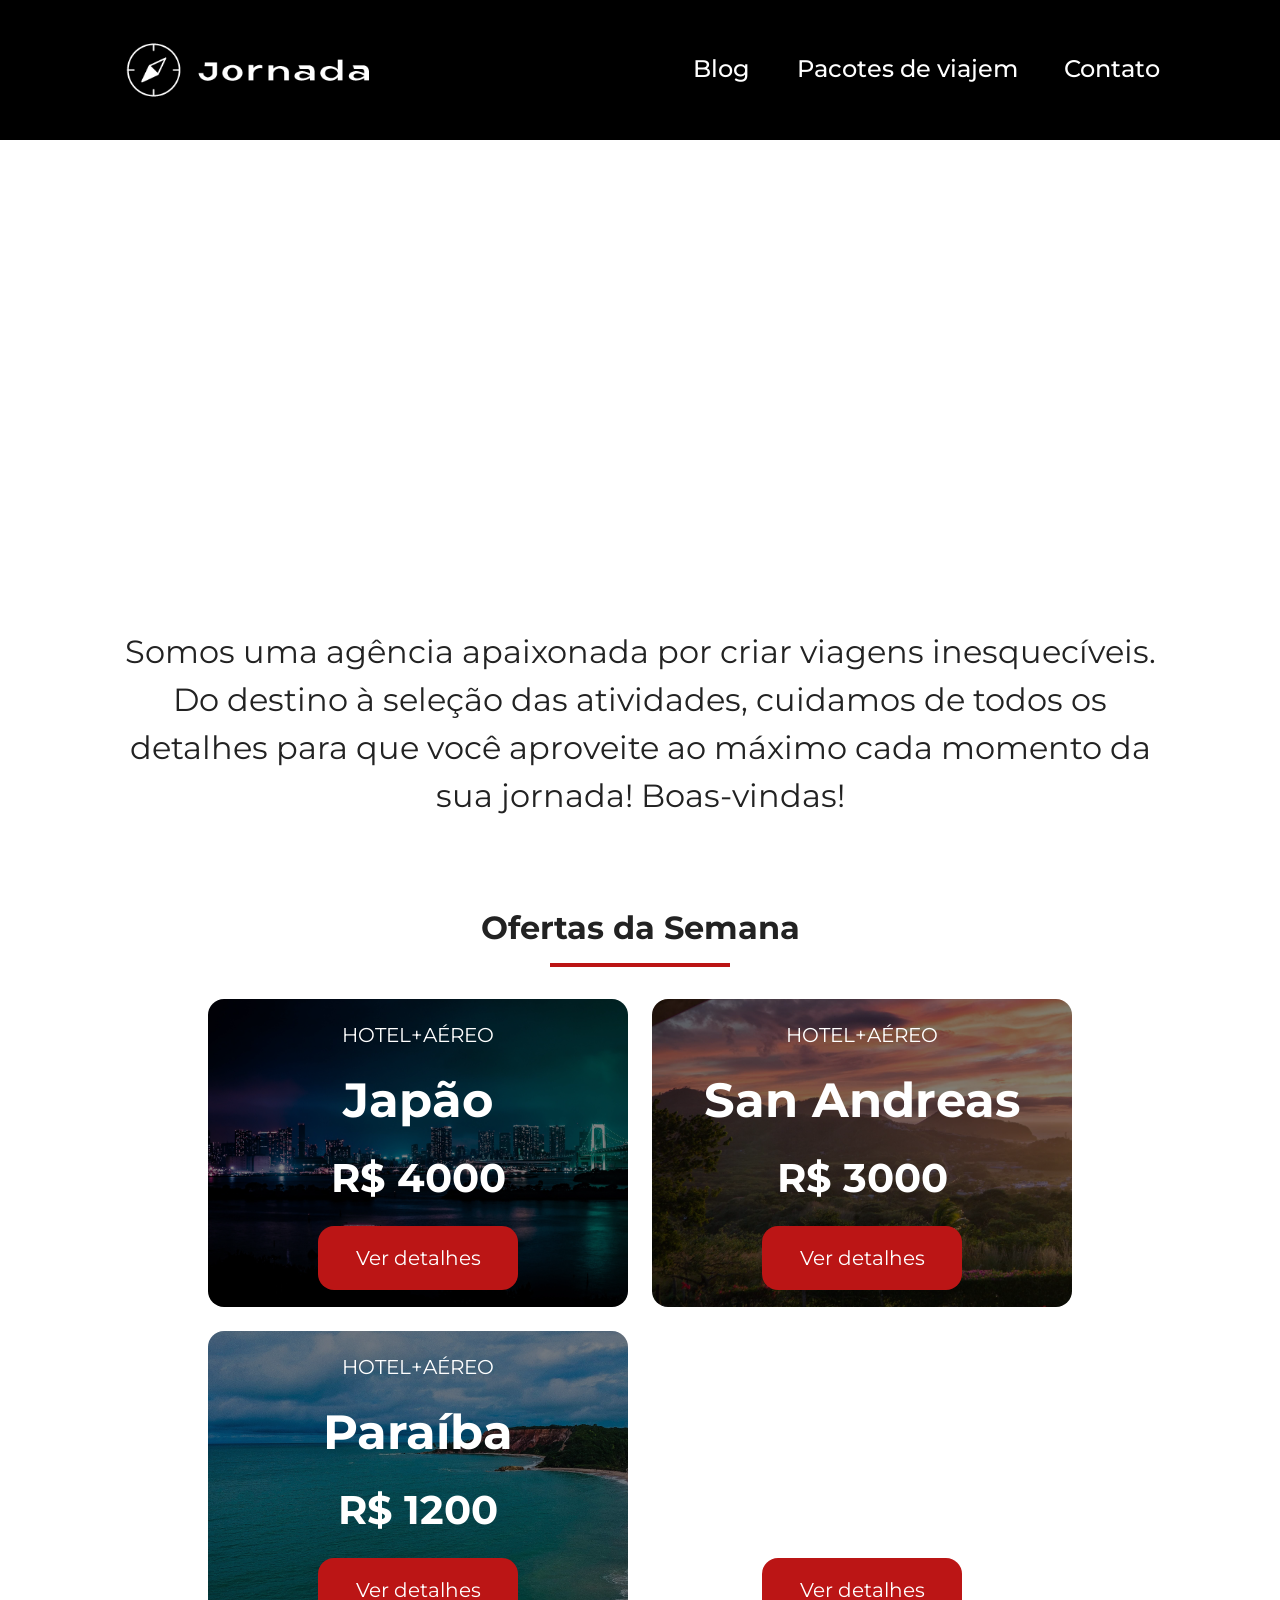
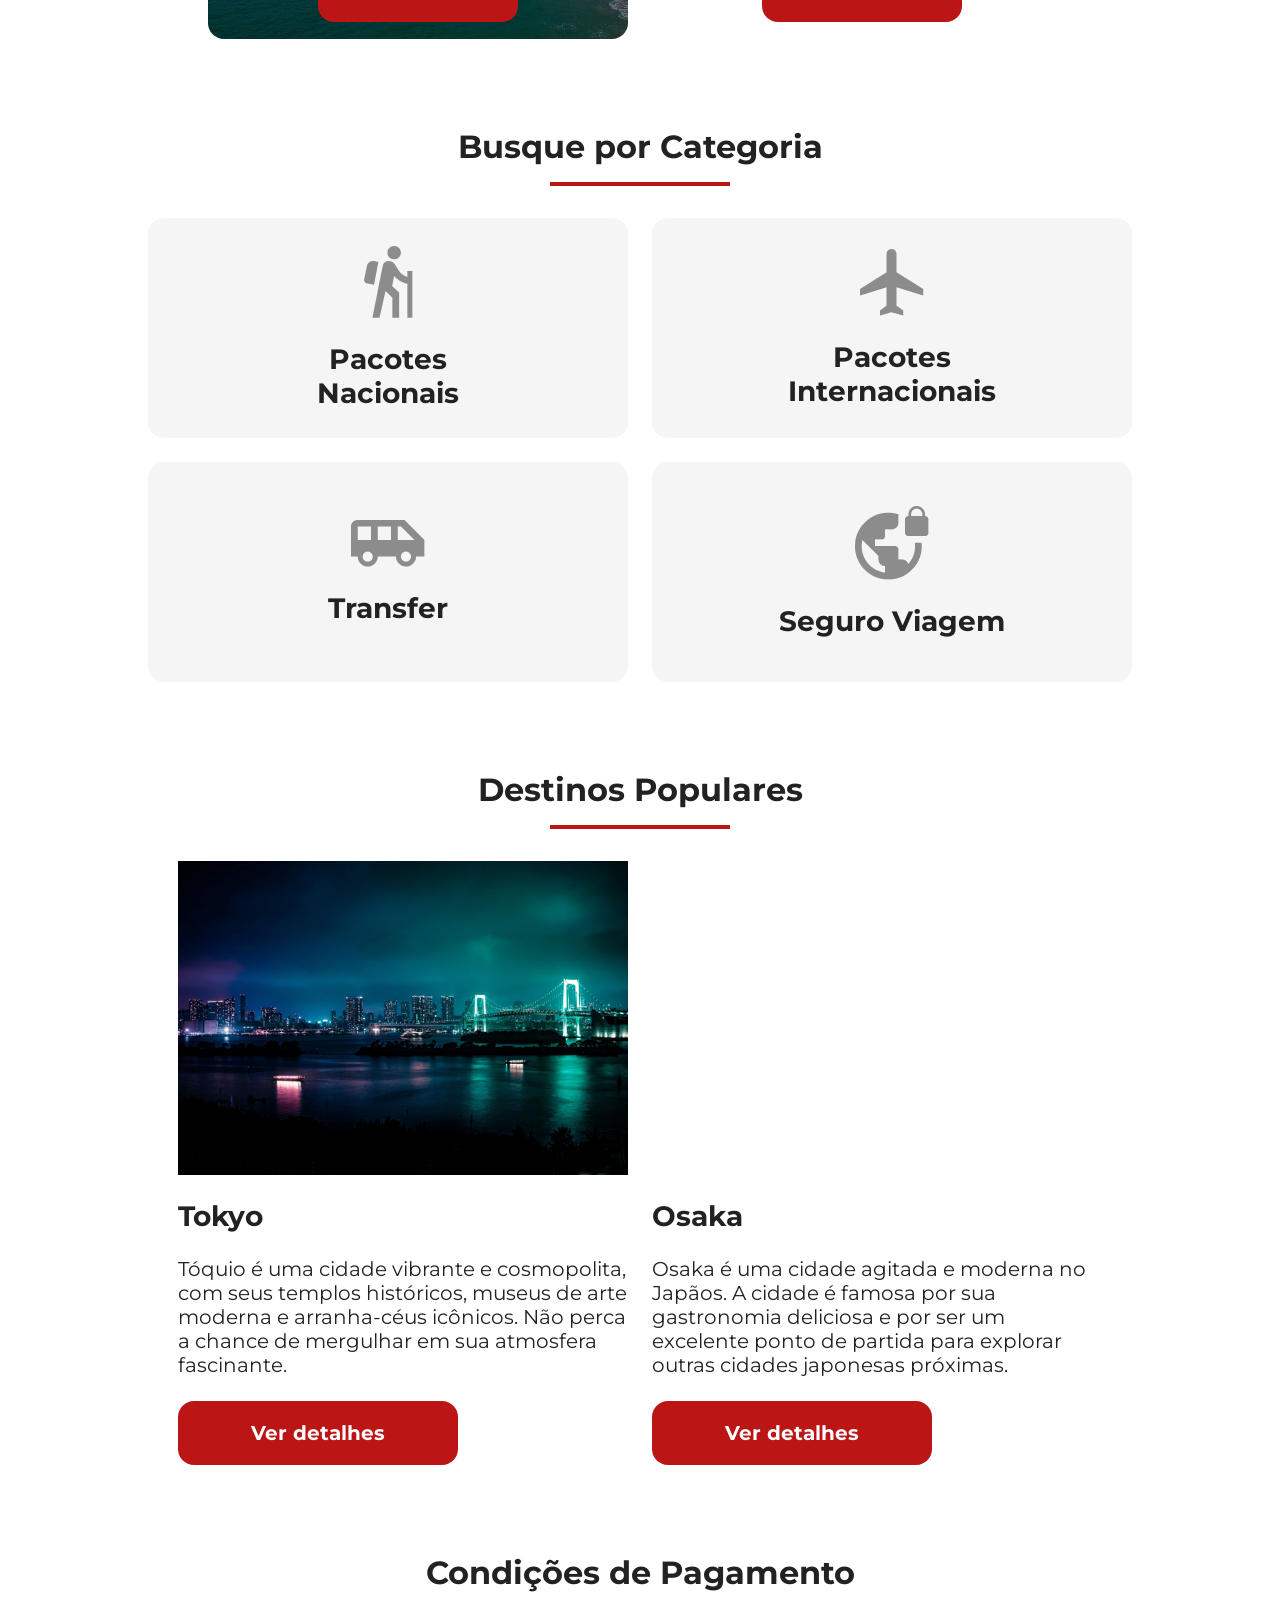
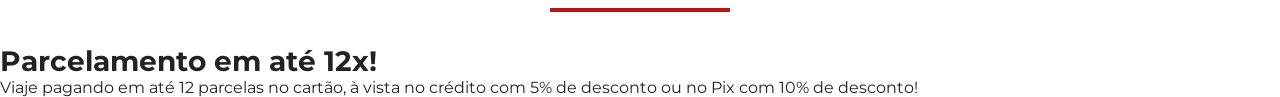
==== index.html @ 5b41144e "feat: make payments section html structure" ====
<!doctype html>
<html lang="pt-br">
  <head>
    <meta charset="UTF-8" />
    <meta name="viewport" content="width=device-width, initial-scale=1.0" />
    <link rel="stylesheet" href="css/style.css" />
    <link rel="shortcut icon" href="favicon.png" type="image/png">
    <title>Jornada Viagens</title>
  </head>
  <body>
    <header>
      <a href="index.html" title="Voltar para a página inicial" class="logo">
        <img class="logo-mobile" src="img/logo-mobile.png" alt="Bussola do logo Jornada Viagens" />
        <img class="logo-desktop" src="img/bussola-texto-jornada-branco.png" alt="Logo Jornada Viagens" />
      </a>

      <div class="navigation-menu">
        <label for="menu-toggle">
          <img src="img/menu.png" alt="Ícone de menu" class="menu-icon" />
        </label>
        <input type="checkbox" id="menu-toggle" hidden>
        <nav>
          <ul class="list-links">
            <li><a href="blog.html" target="_blank" title="Acessar blog">Blog</a></li>
            <li><a href="pacotes.html" target="_blank" title="Acessar pacotes de viajem">Pacotes de viajem</a></li>
            <li><a href="contato.html" target="_blank" title="Acessar contato">Contato</a></li>
          </ul>
        </nav>
      </div>

    </header>

    <section class="hero">
      <div class="hero-img"></div>
      <h2>Somos uma agência apaixonada por criar viagens inesquecíveis. Do destino à seleção das atividades, cuidamos de todos os detalhes para que você aproveite ao máximo cada momento da sua jornada!
Boas-vindas!</h2>
    </section>

    <section class="offers">
      <div class="section-title">
        <h2>Ofertas da Semana</h2>
        <hr />
      </div>

      <div class="offers-cards">
        <article class="card japao">
          <header>
            <p>HOTEL+AÉREO</p>
            <h3>Japão <br /> <span>R$ 4000</span></h3>
          </header>
          <footer>
            <a href="#" class="button">Ver detalhes</a>
          </footer>
        </article>

        <article class="card san-andreas">
          <header>
            <p>HOTEL+AÉREO</p>
            <h3>San Andreas <br /> <span>R$ 3000</span></h3>
          </header>
          <footer>
            <a href="#" class="button">Ver detalhes</a>
          </footer>
        </article>

        <article class="card paraiba">
          <header>
            <p>HOTEL+AÉREO</p>
            <h3>Paraíba <br /> <span>R$ 1200</span></h3>
          </header>
          <footer>
            <a href="#" class="button">Ver detalhes</a>
          </footer>
        </article>

        <article class="card manaus">
          <header>
            <p>HOTEL+AÉREO</p>
            <h3>Manaus <br /> <span>R$ 1600</span></h3>
          </header>
          <footer>
            <a href="#" class="button">Ver detalhes</a>
          </footer>
        </article>
      </div>
    </section>

    <section class="category-search">
      <div class="section-title">
        <h2>Busque por Categoria</h2>
        <hr />
      </div>

      <div class="search-cards">
        <a href="#" target="_blank" class="search-card" title="Busque pela categoria pacotes nacionais">
          <img src="img/ícone - pacotes nacionais.png" alt="Ícone de pacotes nacionais">
          <h4 class="section-subtitle">Pacotes <br> Nacionais</h4>
        </a>
        <a href="#" target="_blank" class="search-card" title="Busque pela categoria pacotes internacionais">
          <img src="img/ícone - pacotes interacionais.png" alt="Ícone de pacotes internacionais">
          <h4 class="section-subtitle">Pacotes <br> Internacionais</h4>
        </a>
        <a href="#" target="_blank" class="search-card" title="Busque pela categoria transfer">
          <img src="img/ícone -transfer.png" alt="Ícone de transfer">
          <h4 class="section-subtitle">Transfer</h4>
        </a>
        <a href="#" target="_blank" class="search-card" title="Busque pela categoria seguro de viagem">
          <img src="img/ícone - seguro viagem.png" alt="Ícone de seguro de viagem">
          <h4 class="section-subtitle">Seguro Viagem</h4>
        </a>
      </div>
    </section>

    <section class="destinations">
      <div class="section-title">
        <h2>Destinos Populares</h2>
        <hr />
      </div>

      <div class="destinations-items">
        <article class="item">
          <header>
            <div class="img-item tokyo"></div>
            <h4 class="section-subtitle">Tokyo</h4>
          </header>
          <p>Tóquio é uma cidade vibrante e cosmopolita, com seus templos históricos, museus de arte moderna e arranha-céus icônicos. Não perca a chance de mergulhar em sua atmosfera fascinante.</p>
          <footer>
            <a href="#" class="button">Ver detalhes</a>
          </footer>
        </article>
        <article class="item">
          <header>
            <div class="img-item osaka"></div>
            <h4 class="section-subtitle">Osaka</h4>
          </header>
          <p>Osaka é uma cidade agitada e moderna no Japãos. A cidade é famosa por sua gastronomia deliciosa e por ser um excelente ponto de partida para explorar outras cidades japonesas próximas.</p>
          <footer>
            <a href="#" class="button">Ver detalhes</a>
          </footer>
        </article>
      </div>
    </section>

    <section class="payments">
      <div class="section-title">
        <h2>Condições de Pagamento</h2>
        <hr />
      </div>

      <div class="text-content">
        <h4 class="section-subtitle">Parcelamento em até 12x!</h4>
        <p>Viaje pagando em até 12 parcelas no cartão, à vista no crédito com 5% de desconto ou no Pix com 10% de desconto! </p>
      </div>

      <div class="image-content">
        <div class="image bag"></div>
        <div class="image passport"></div>
        <div class="image people"></div>
      </div>
    </section>
  </body>
</html>
---- css/style.css ----
@import url(global.css);
@import url(header.css);
@import url(hero.css);
@import url(offers.css);
@import url(search.css);
@import url(destinations.css);
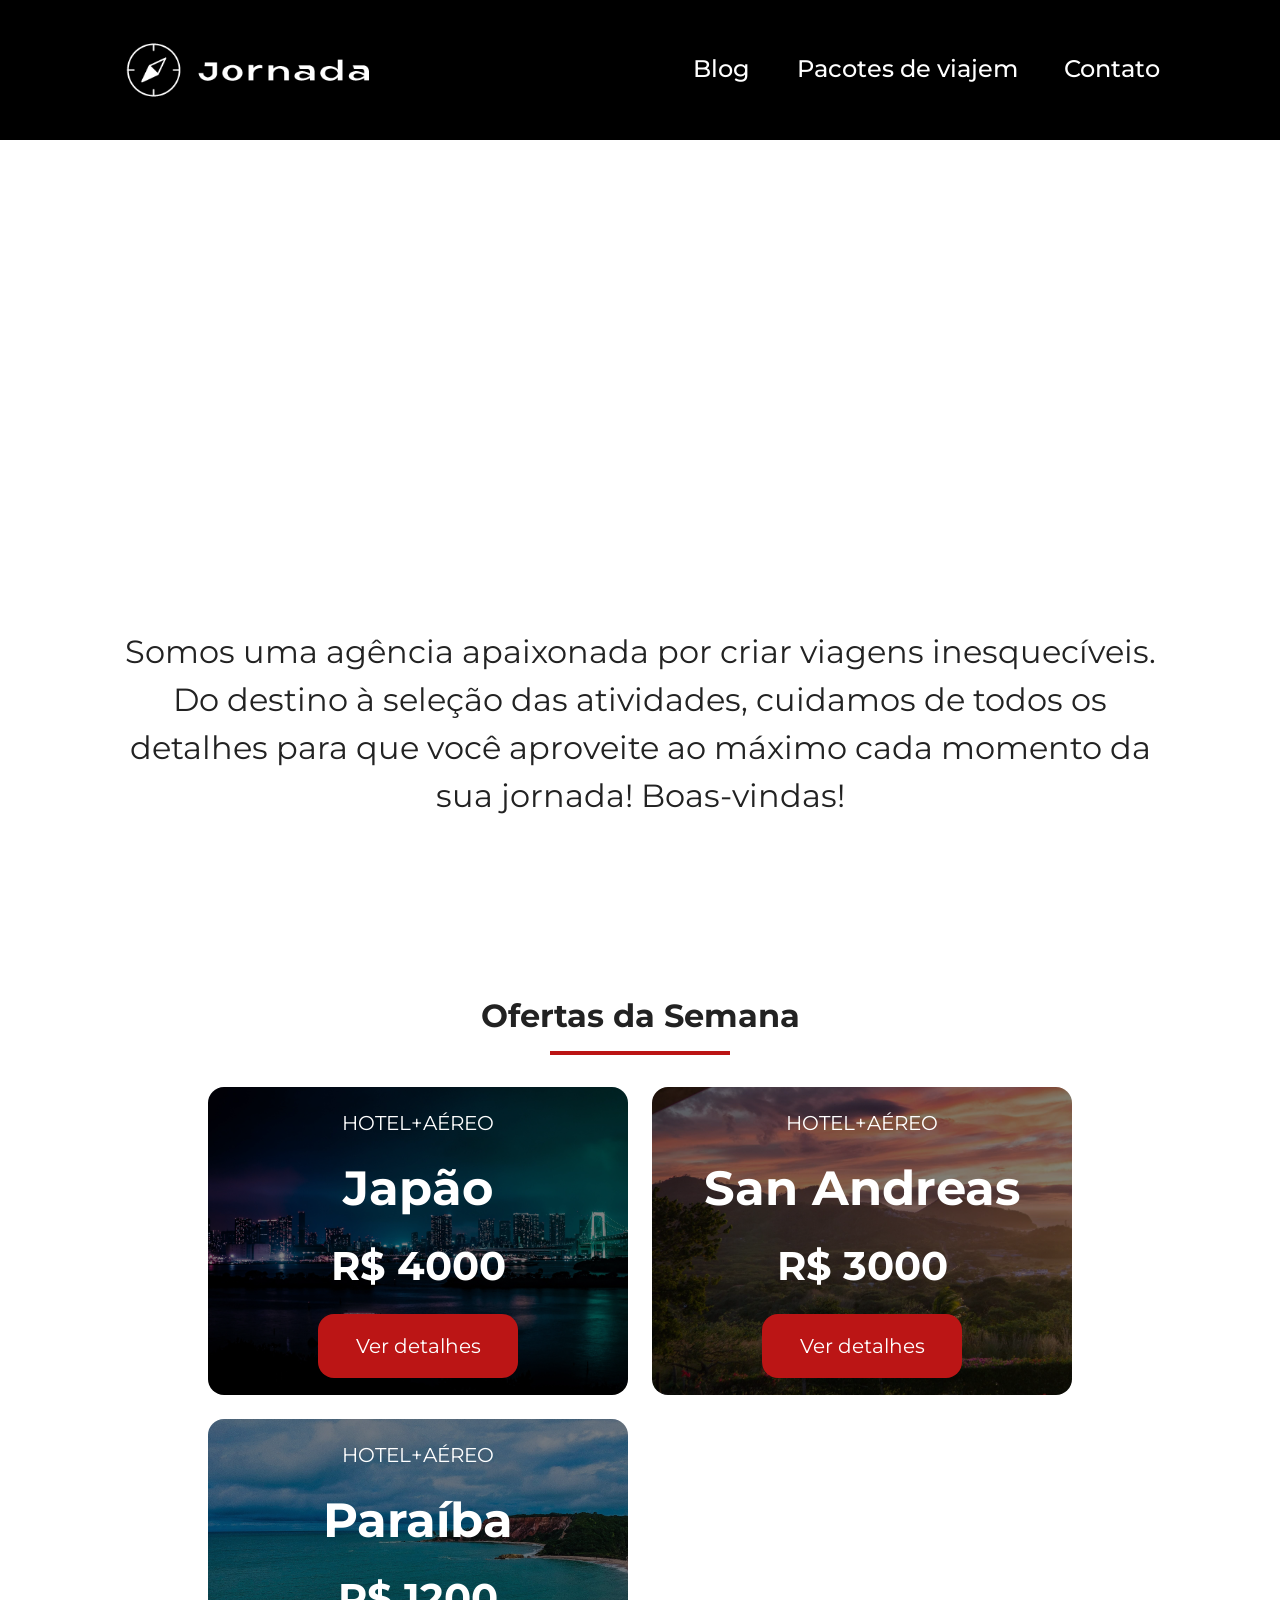
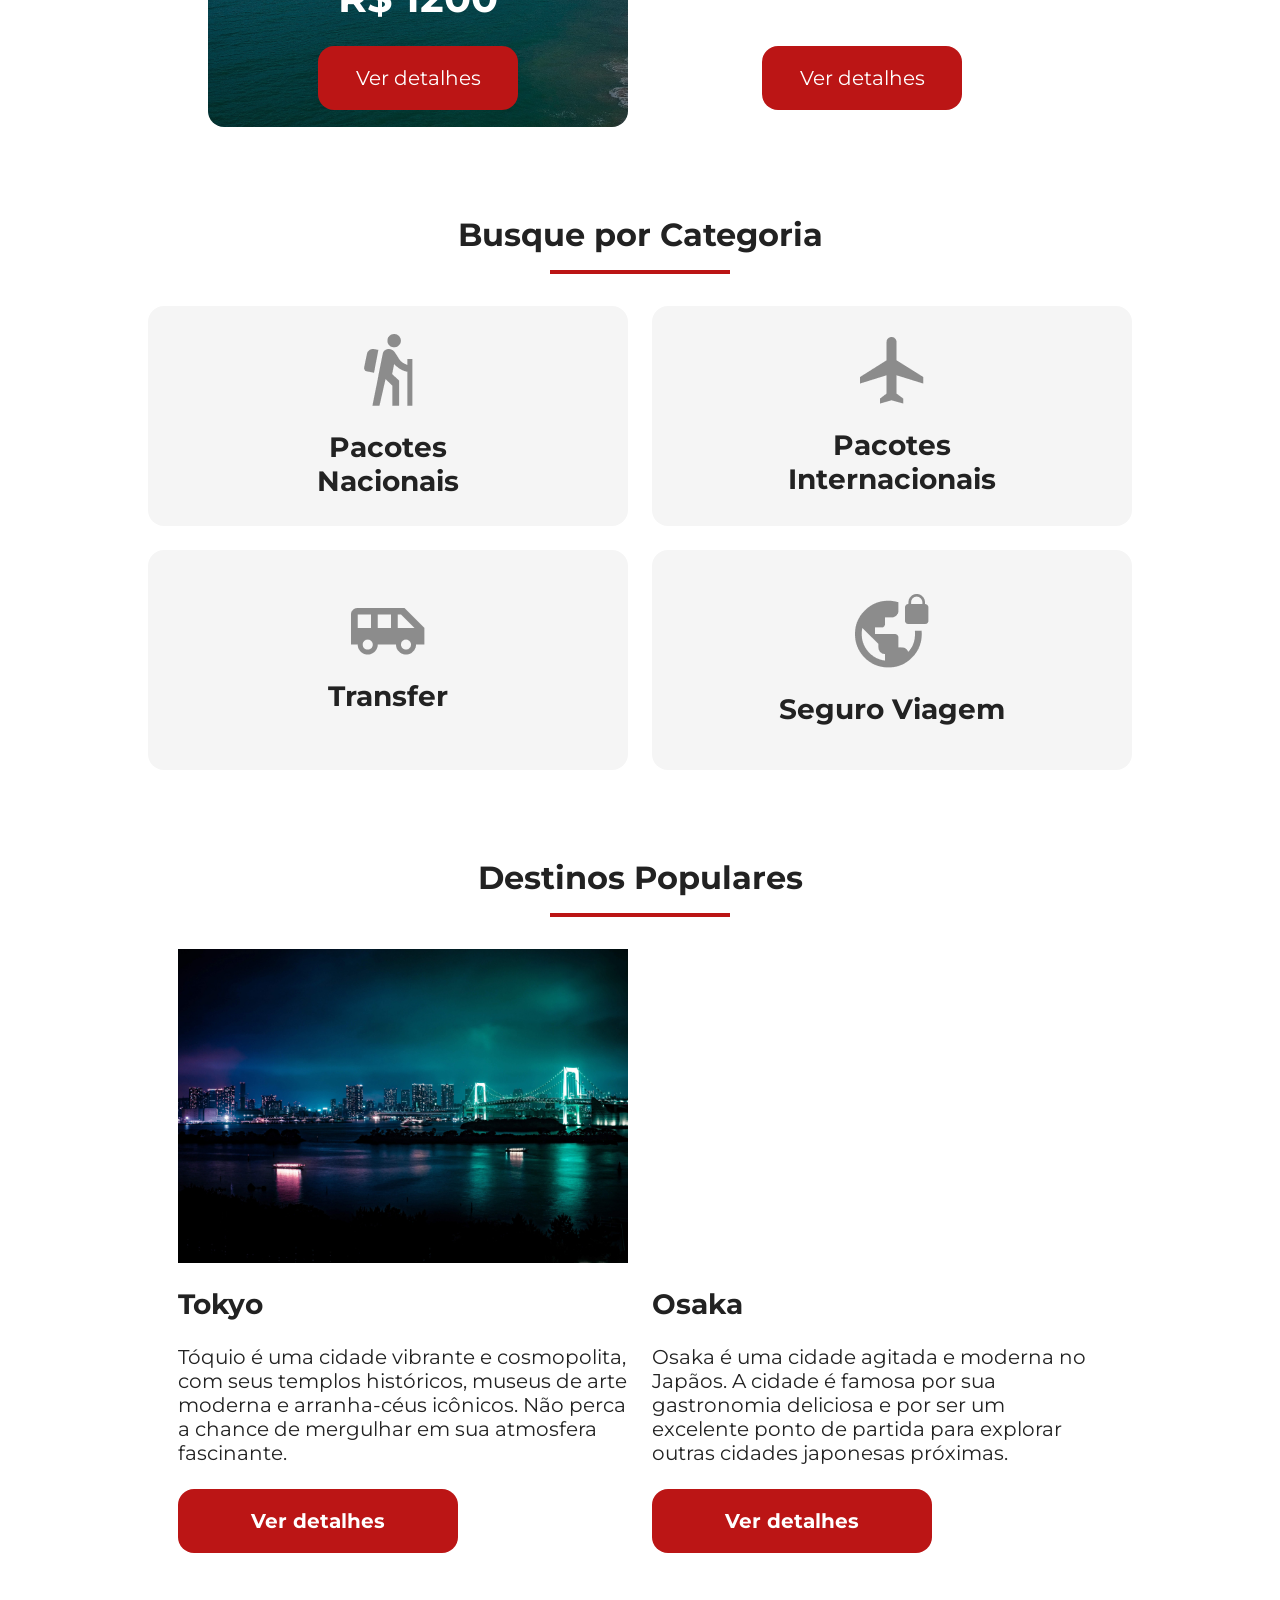
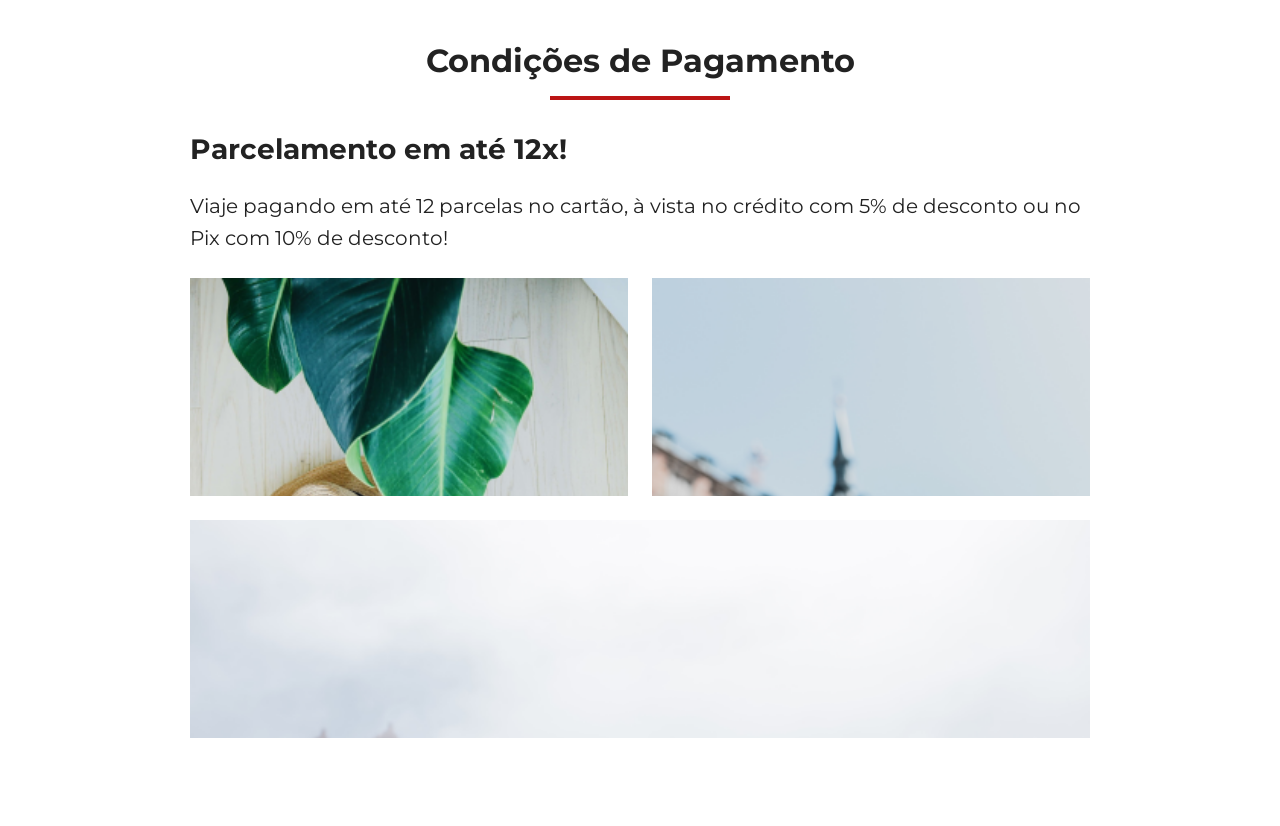
==== commit 1bdb6f86: "feat: make gallery's images style" ====
--- a/index.html
+++ b/index.html
@@ -152,10 +152,10 @@
         <p>Viaje pagando em até 12 parcelas no cartão, à vista no crédito com 5% de desconto ou no Pix com 10% de desconto! </p>
       </div>
 
-      <div class="image-content">
-        <div class="image bag"></div>
-        <div class="image passport"></div>
-        <div class="image people"></div>
+      <div class="image-gallery">
+        <div class="image first"></div>
+        <div class="image second"></div>
+        <div class="image thirdy"></div>
       </div>
     </section>
   </body>
--- a/css/style.css
+++ b/css/style.css
@@ -4,3 +4,4 @@
 @import url(offers.css);
 @import url(search.css);
 @import url(destinations.css);
+@import url(payments.css);
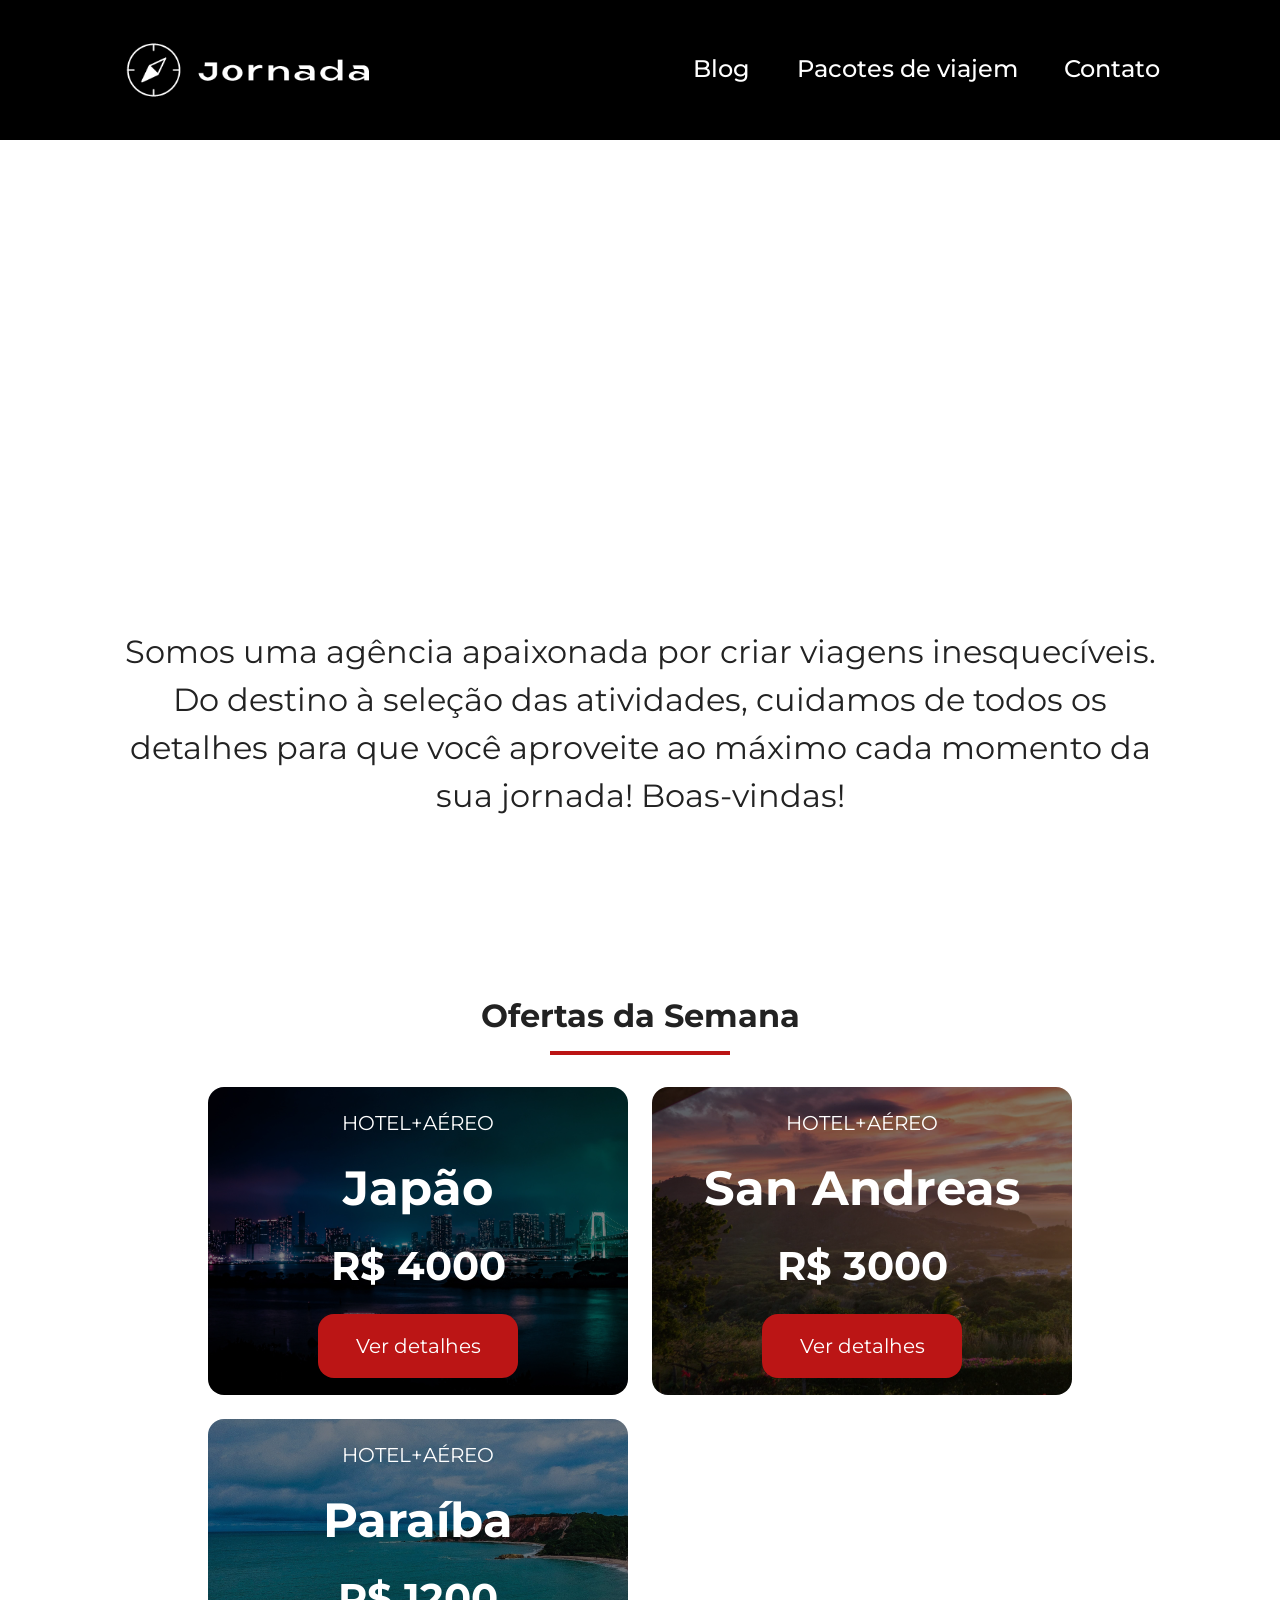
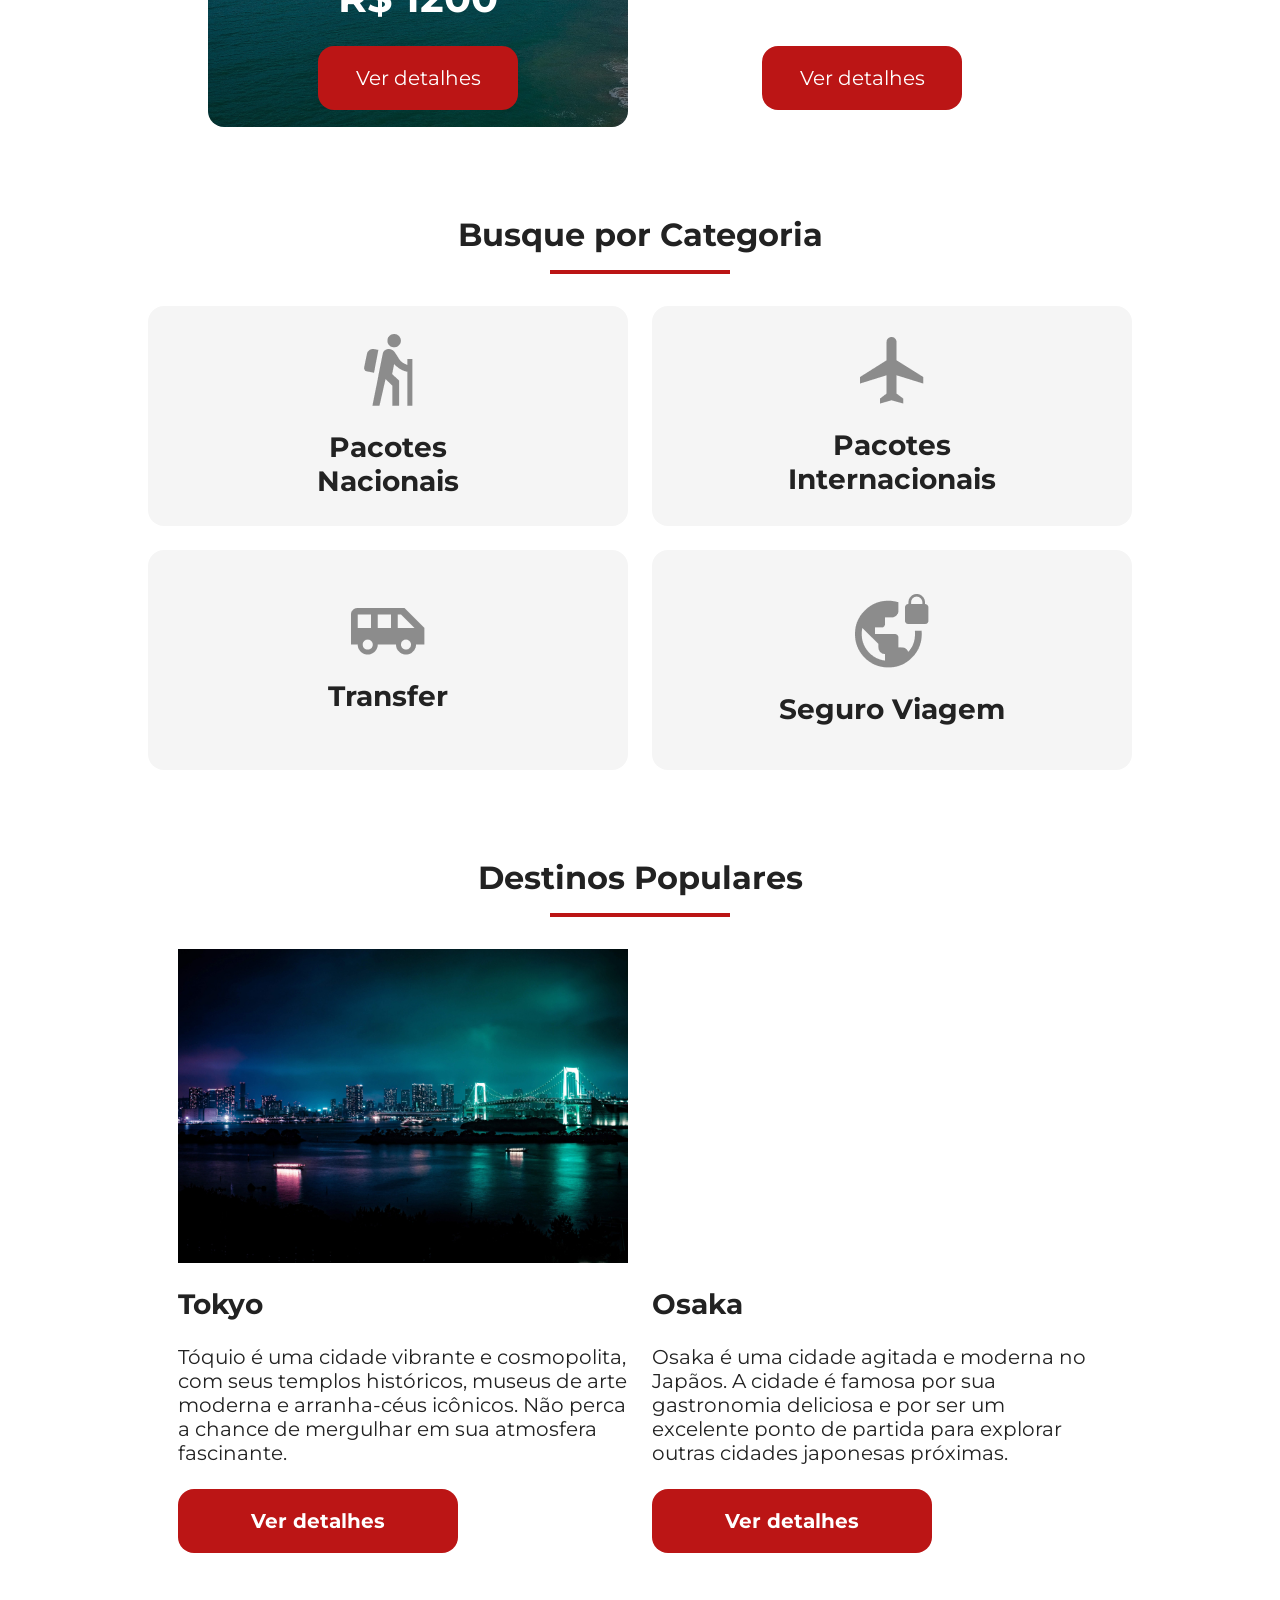
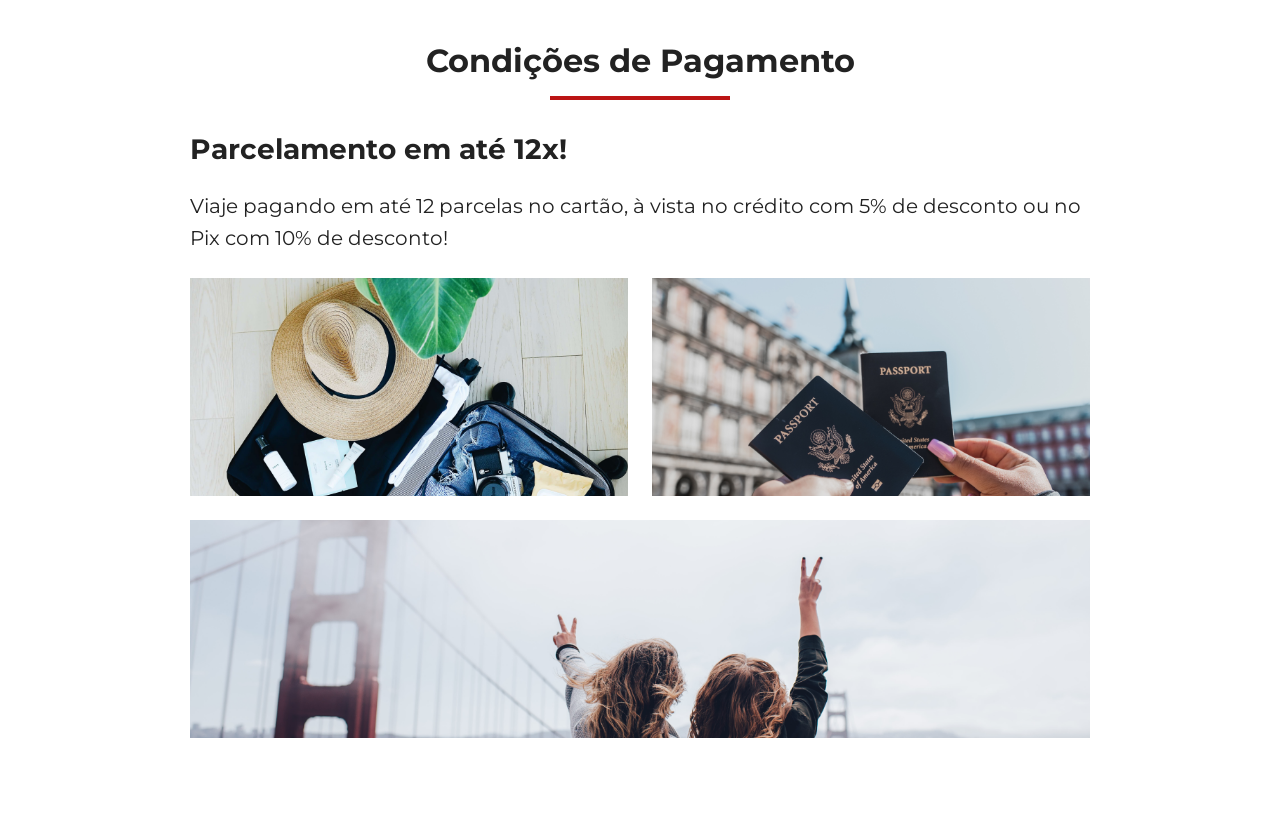
==== commit 3e6e4135: "feat: make payments responsive" ====
--- a/index.html
+++ b/index.html
@@ -147,15 +147,17 @@
         <hr />
       </div>
 
-      <div class="text-content">
-        <h4 class="section-subtitle">Parcelamento em até 12x!</h4>
-        <p>Viaje pagando em até 12 parcelas no cartão, à vista no crédito com 5% de desconto ou no Pix com 10% de desconto! </p>
-      </div>
+      <div class="gallery-content">
+        <div class="text-content">
+          <h4 class="section-subtitle">Parcelamento em até 12x!</h4>
+          <p>Viaje pagando em até 12 parcelas no cartão, à vista no crédito com 5% de desconto ou no Pix com 10% de desconto! </p>
+        </div>
 
-      <div class="image-gallery">
-        <div class="image first"></div>
-        <div class="image second"></div>
-        <div class="image thirdy"></div>
+        <div class="image-gallery">
+          <div class="image first"></div>
+          <div class="image second"></div>
+          <div class="image thirdy"></div>
+        </div>
       </div>
     </section>
   </body>
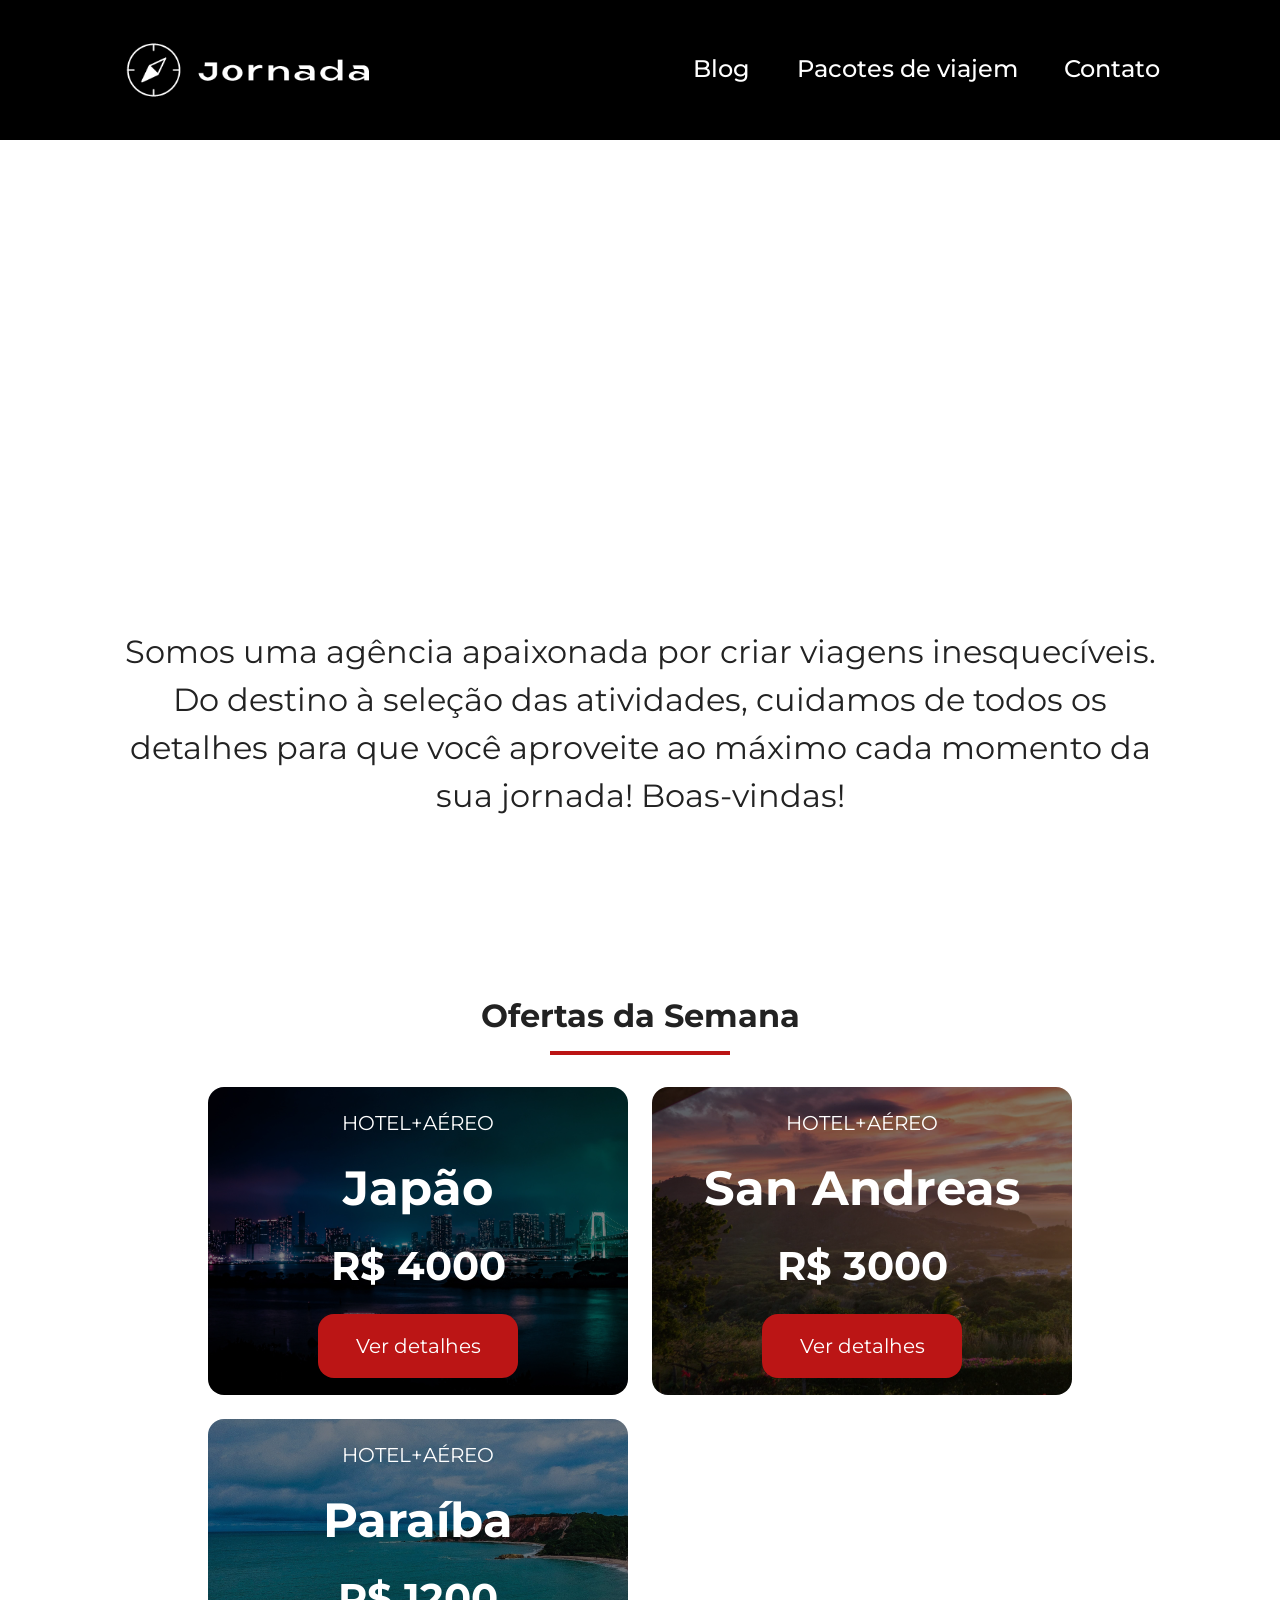
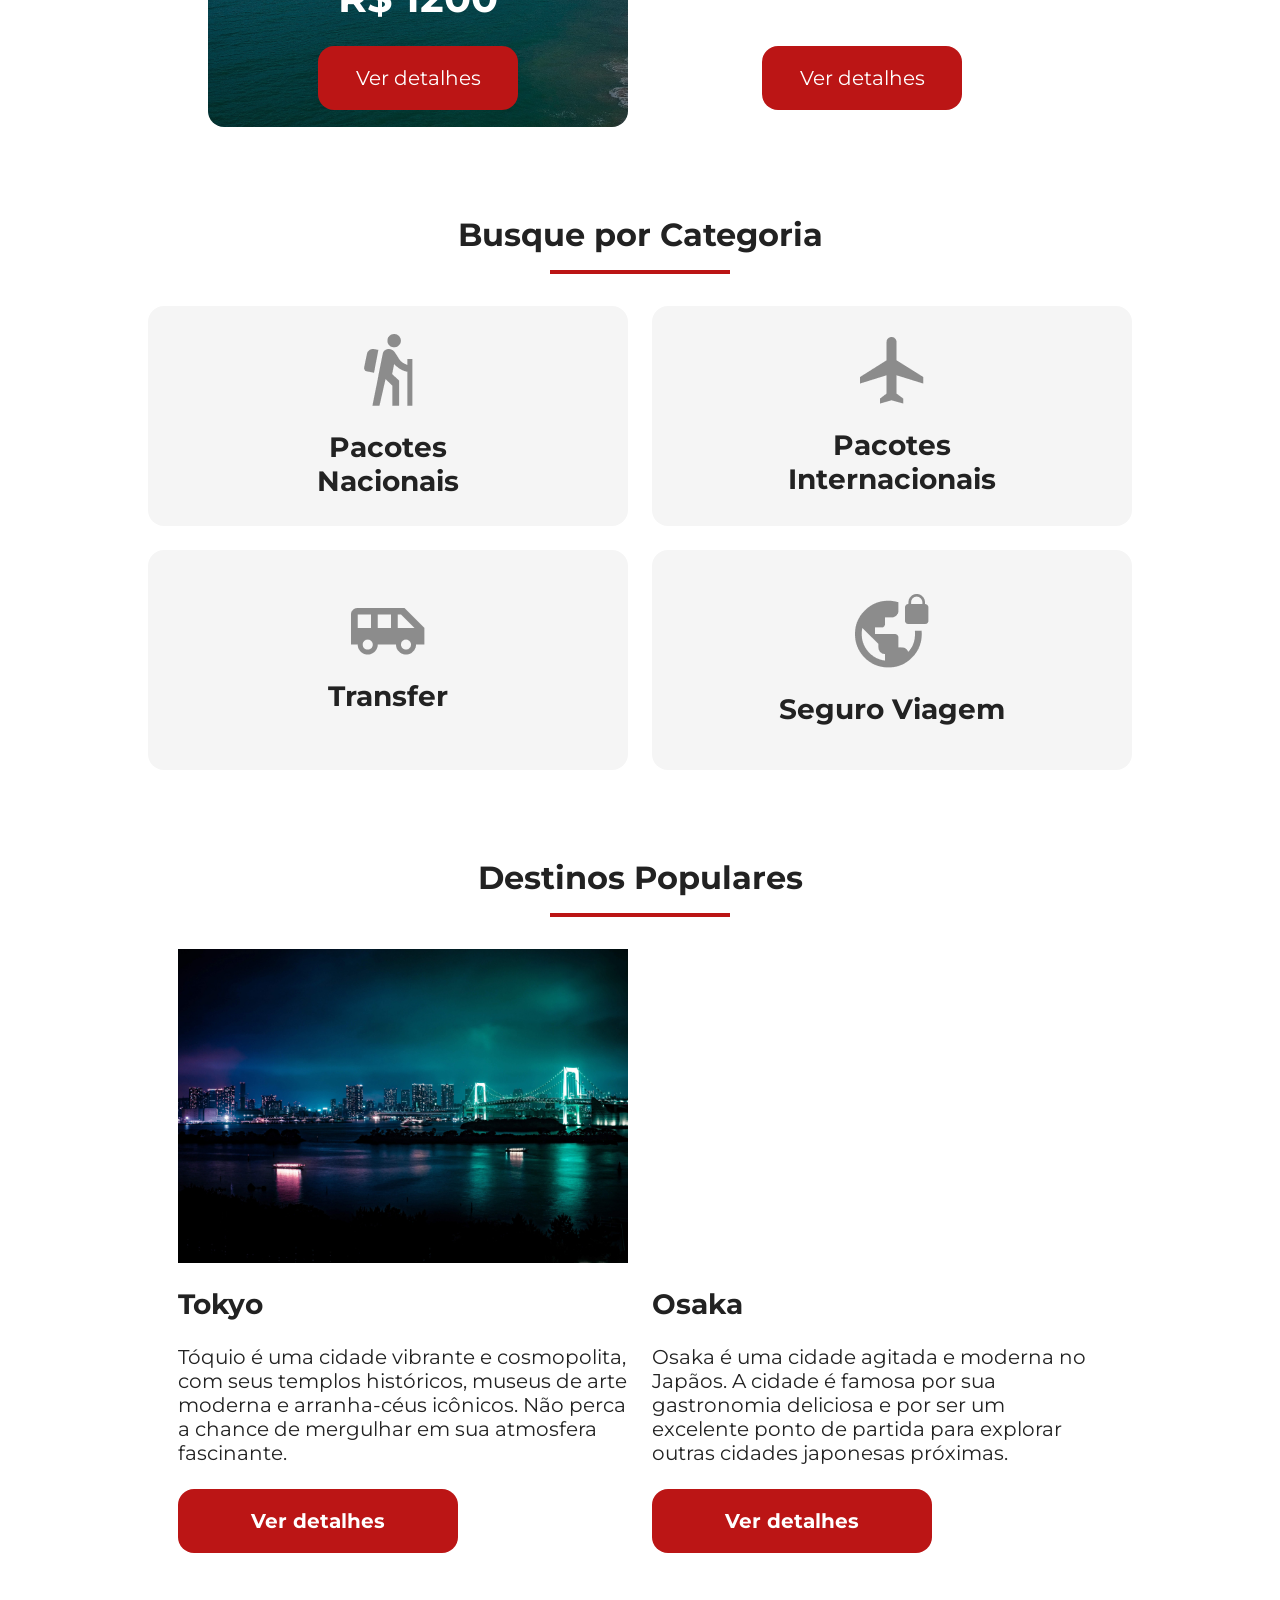
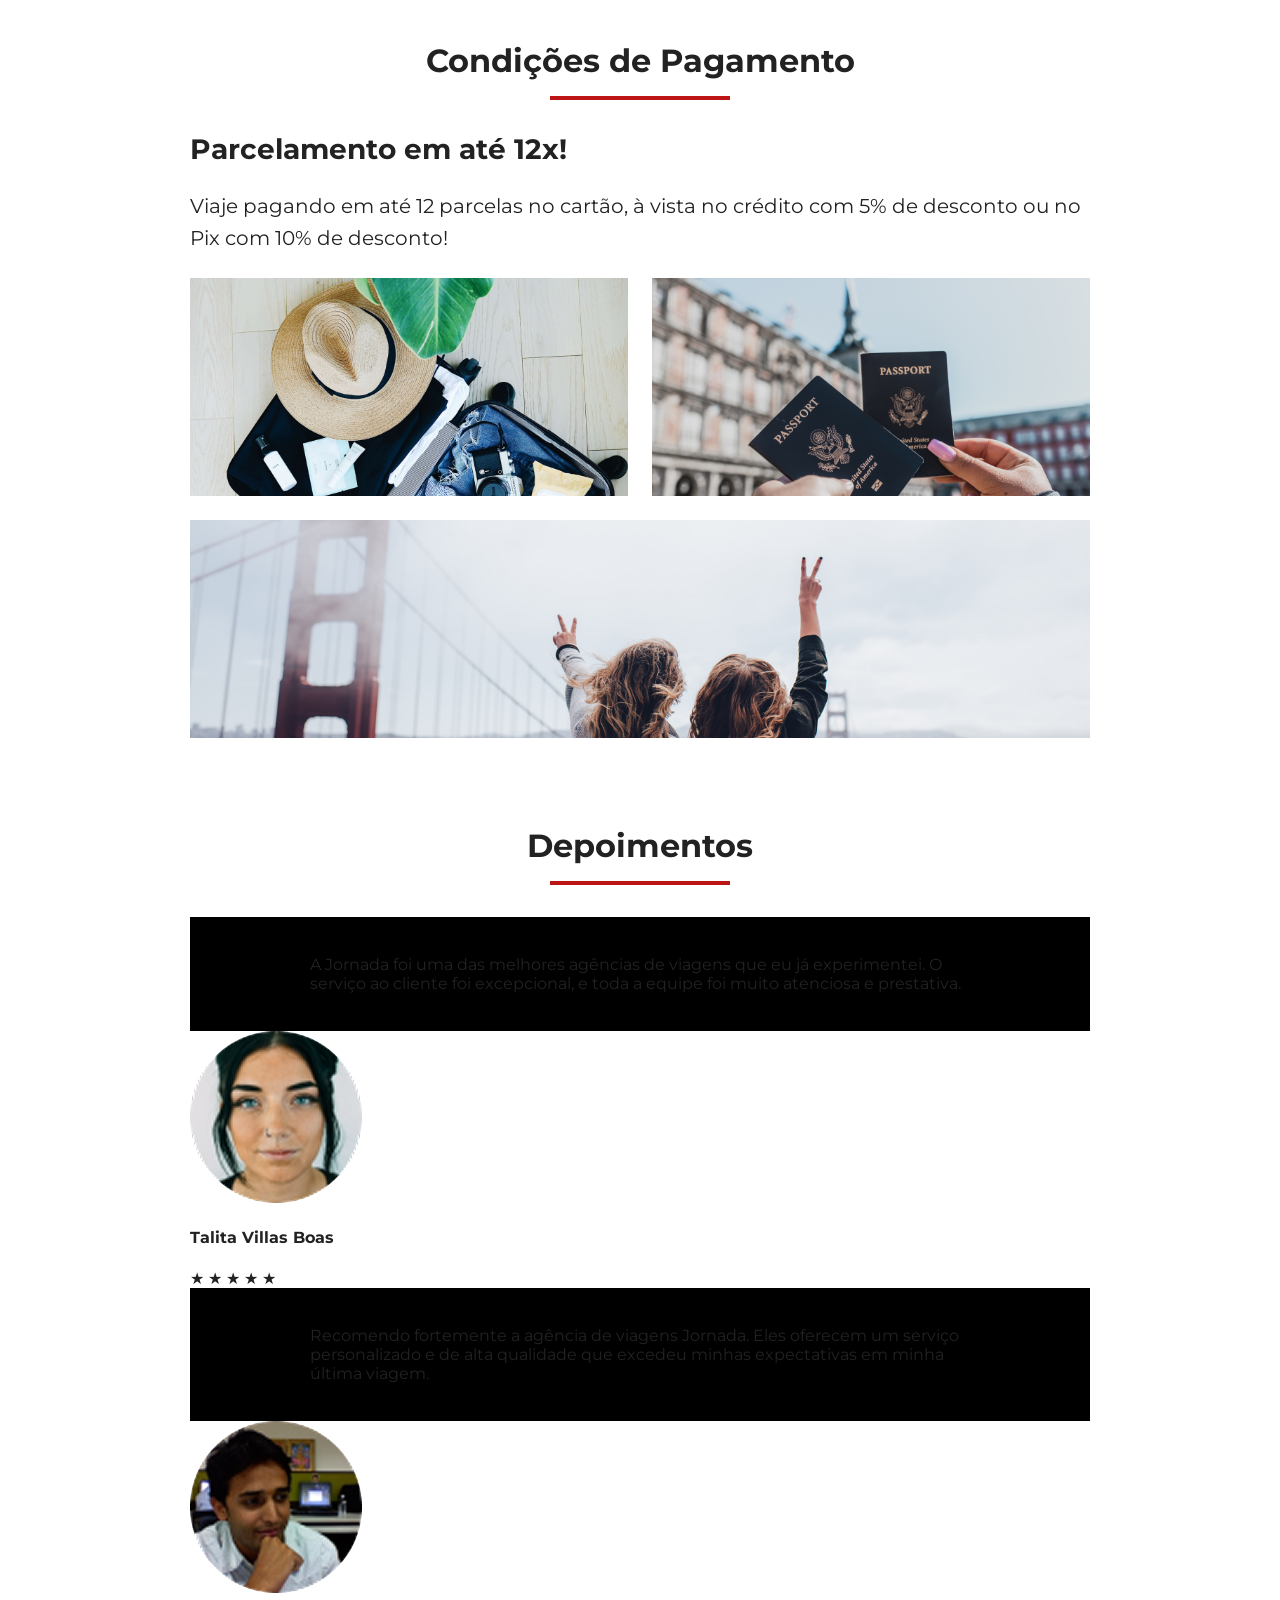
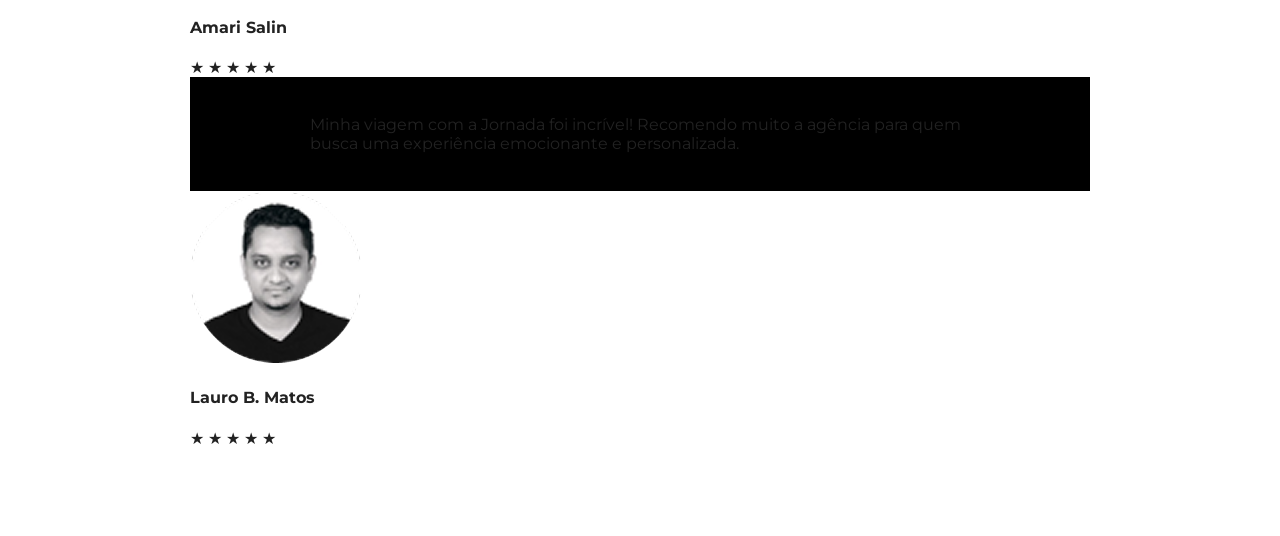
==== commit 578bb827: "feat: create testimonials html structure" ====
--- a/index.html
+++ b/index.html
@@ -160,5 +160,71 @@
         </div>
       </div>
     </section>
+
+    <section class="testimonials">
+      <div class="section-title">
+        <h2>Depoimentos</h2>
+        <hr />
+      </div>
+
+      <div class="testimonials-container">
+        <article>
+          <header>
+            <p>A Jornada foi uma das melhores agências de viagens que eu já experimentei. O serviço ao cliente foi excepcional, e toda a equipe foi muito atenciosa e prestativa.</p>
+          </header>
+          <footer>
+            <img src="img/avatar-talita.png" alt="Imagem de Talita Villas Boas, cliente da agência Jornada Viagens">
+            <div class="profile-content">
+              <h4>Talita Villas Boas</h4>
+              <div class="rating">
+                <span class="star">★</span>
+                <span class="star">★</span>
+                <span class="star">★</span>
+                <span class="star">★</span>
+                <span class="star">★</span>
+              </div>
+            </div>
+          </footer>
+        </article>
+        <article>
+          <header>
+            <p>Recomendo fortemente a agência de viagens Jornada. Eles oferecem um serviço personalizado e de alta qualidade que excedeu minhas expectativas em minha última viagem.</p>
+          </header>
+          <footer>
+            <img src="img/avatar-amari.png" alt="Imagem de Amari Salin, cliente da agência Jornada Viagens">
+
+            <div class="profile-content">
+              <h4>Amari Salin</h4>
+              <div class="rating">
+                <span class="star">★</span>
+                <span class="star">★</span>
+                <span class="star">★</span>
+                <span class="star">★</span>
+                <span class="star">★</span>
+              </div>
+            </div>
+          </footer>
+        </article>
+        <article>
+          <header>
+            <p>Minha viagem com a Jornada foi incrível! Recomendo muito a agência para quem busca uma experiência emocionante e personalizada.</p>
+          </header>
+          <footer>
+            <img src="img/avatar-lauro.png" alt="Imagem de Lauro B. Matos, cliente da agência Jornada Viagens">
+
+            <div class="profile-content">
+              <h4>Lauro B. Matos</h4>
+              <div class="rating">
+                <span class="star">★</span>
+                <span class="star">★</span>
+                <span class="star">★</span>
+                <span class="star">★</span>
+                <span class="star">★</span>
+              </div>
+            </div>
+          </footer>
+        </article>
+      </div>
+    </section>
   </body>
 </html>
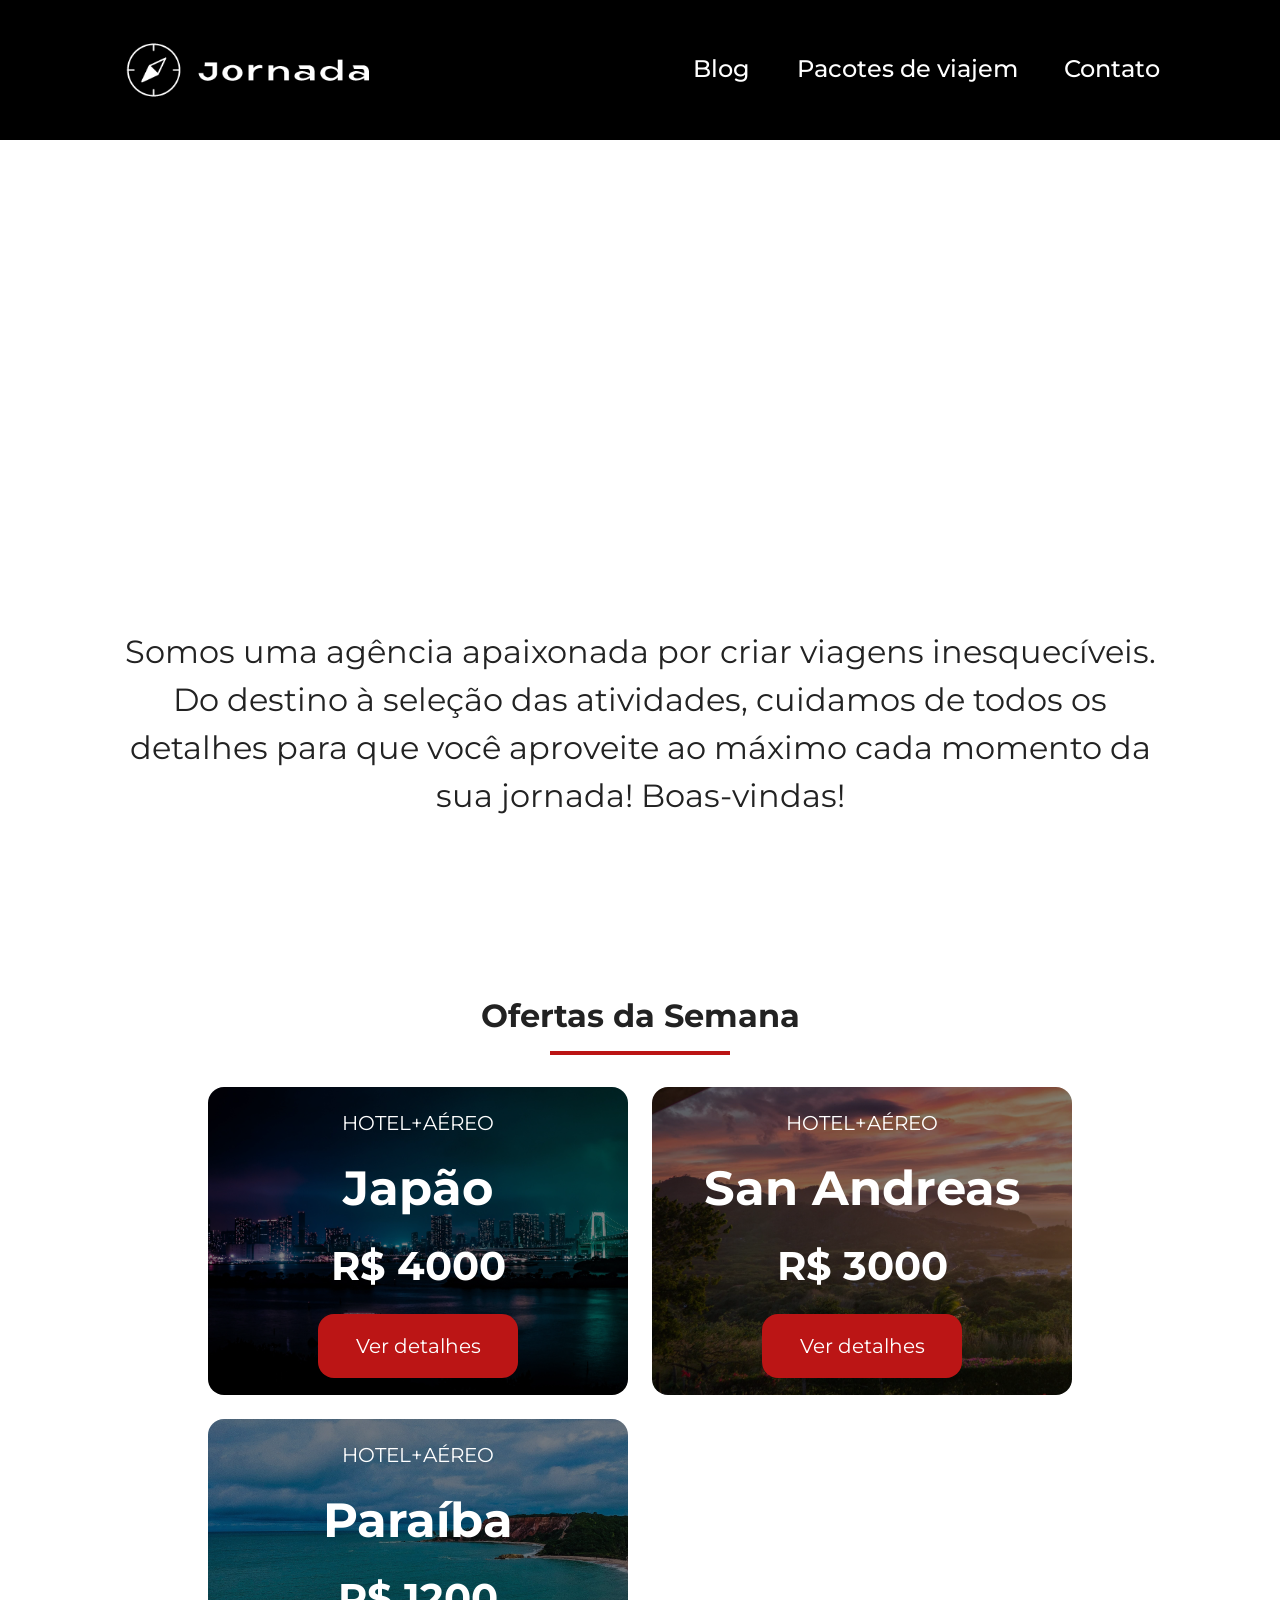
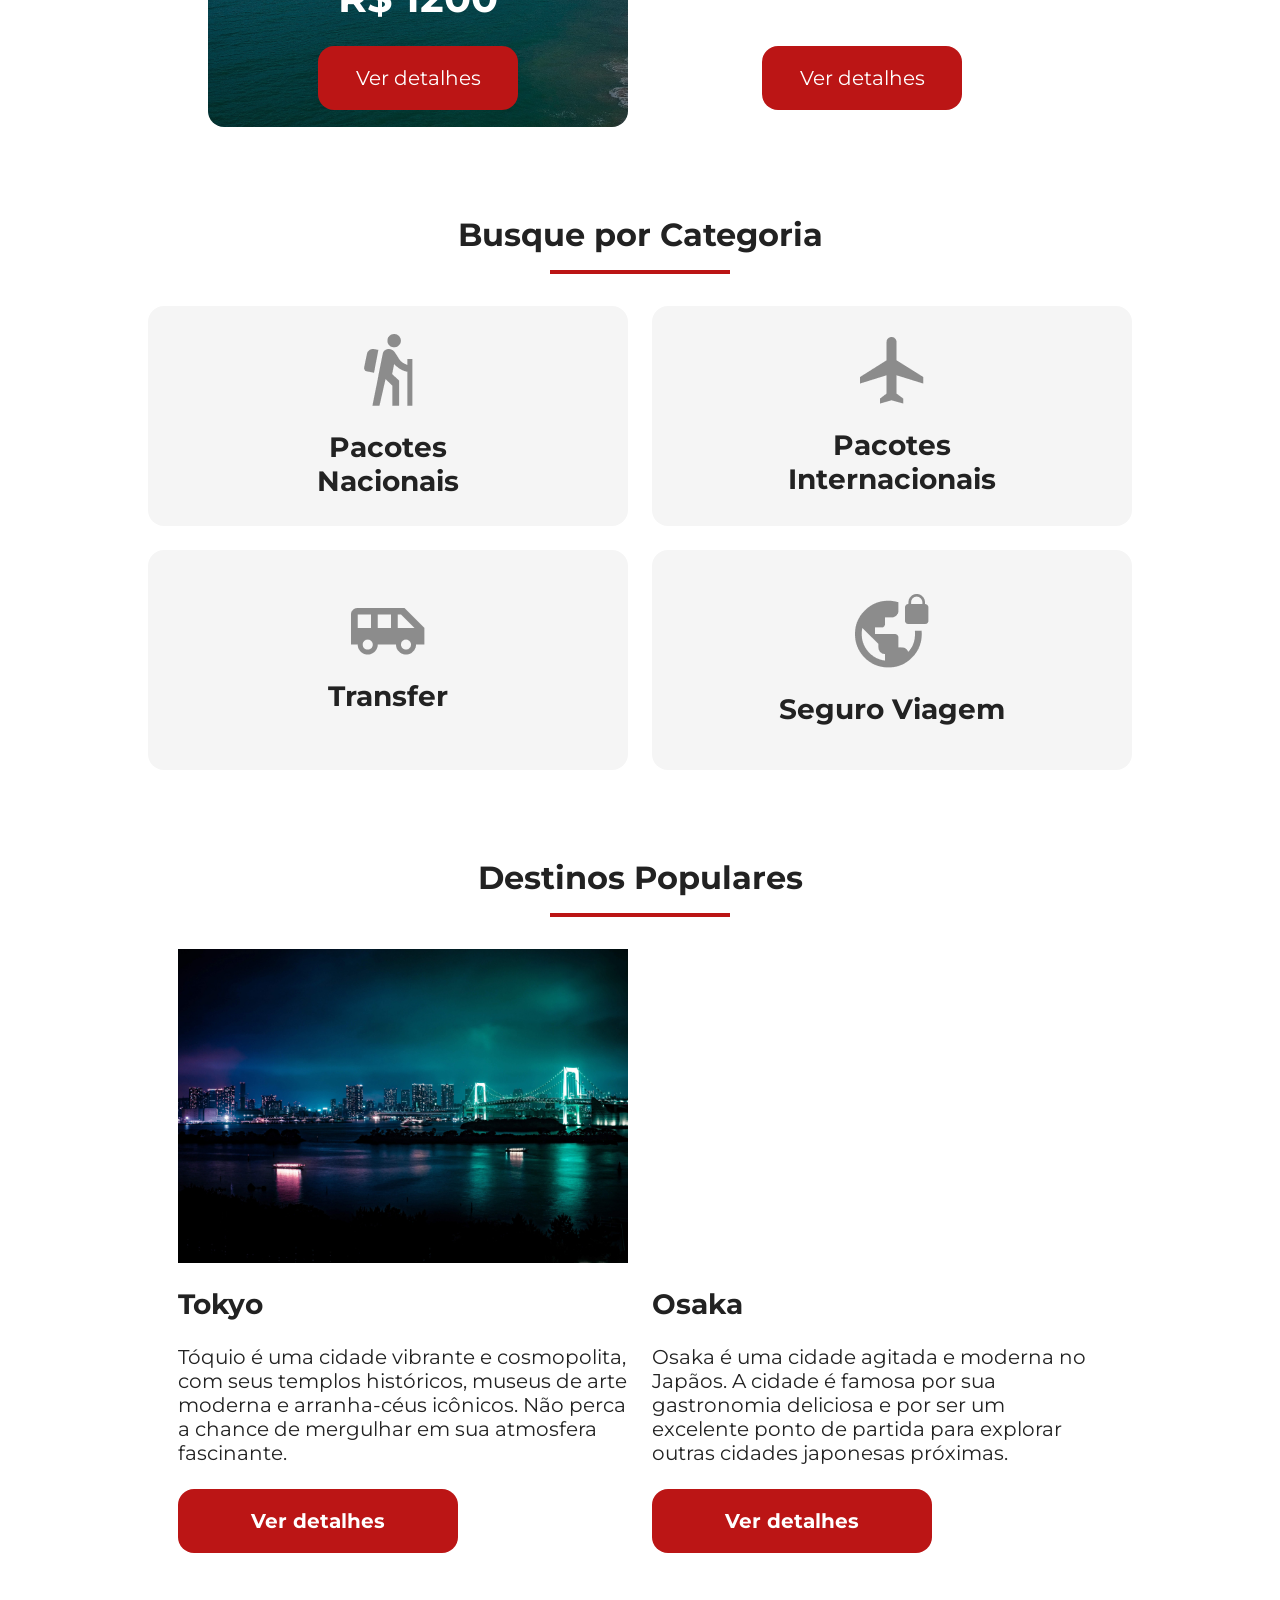
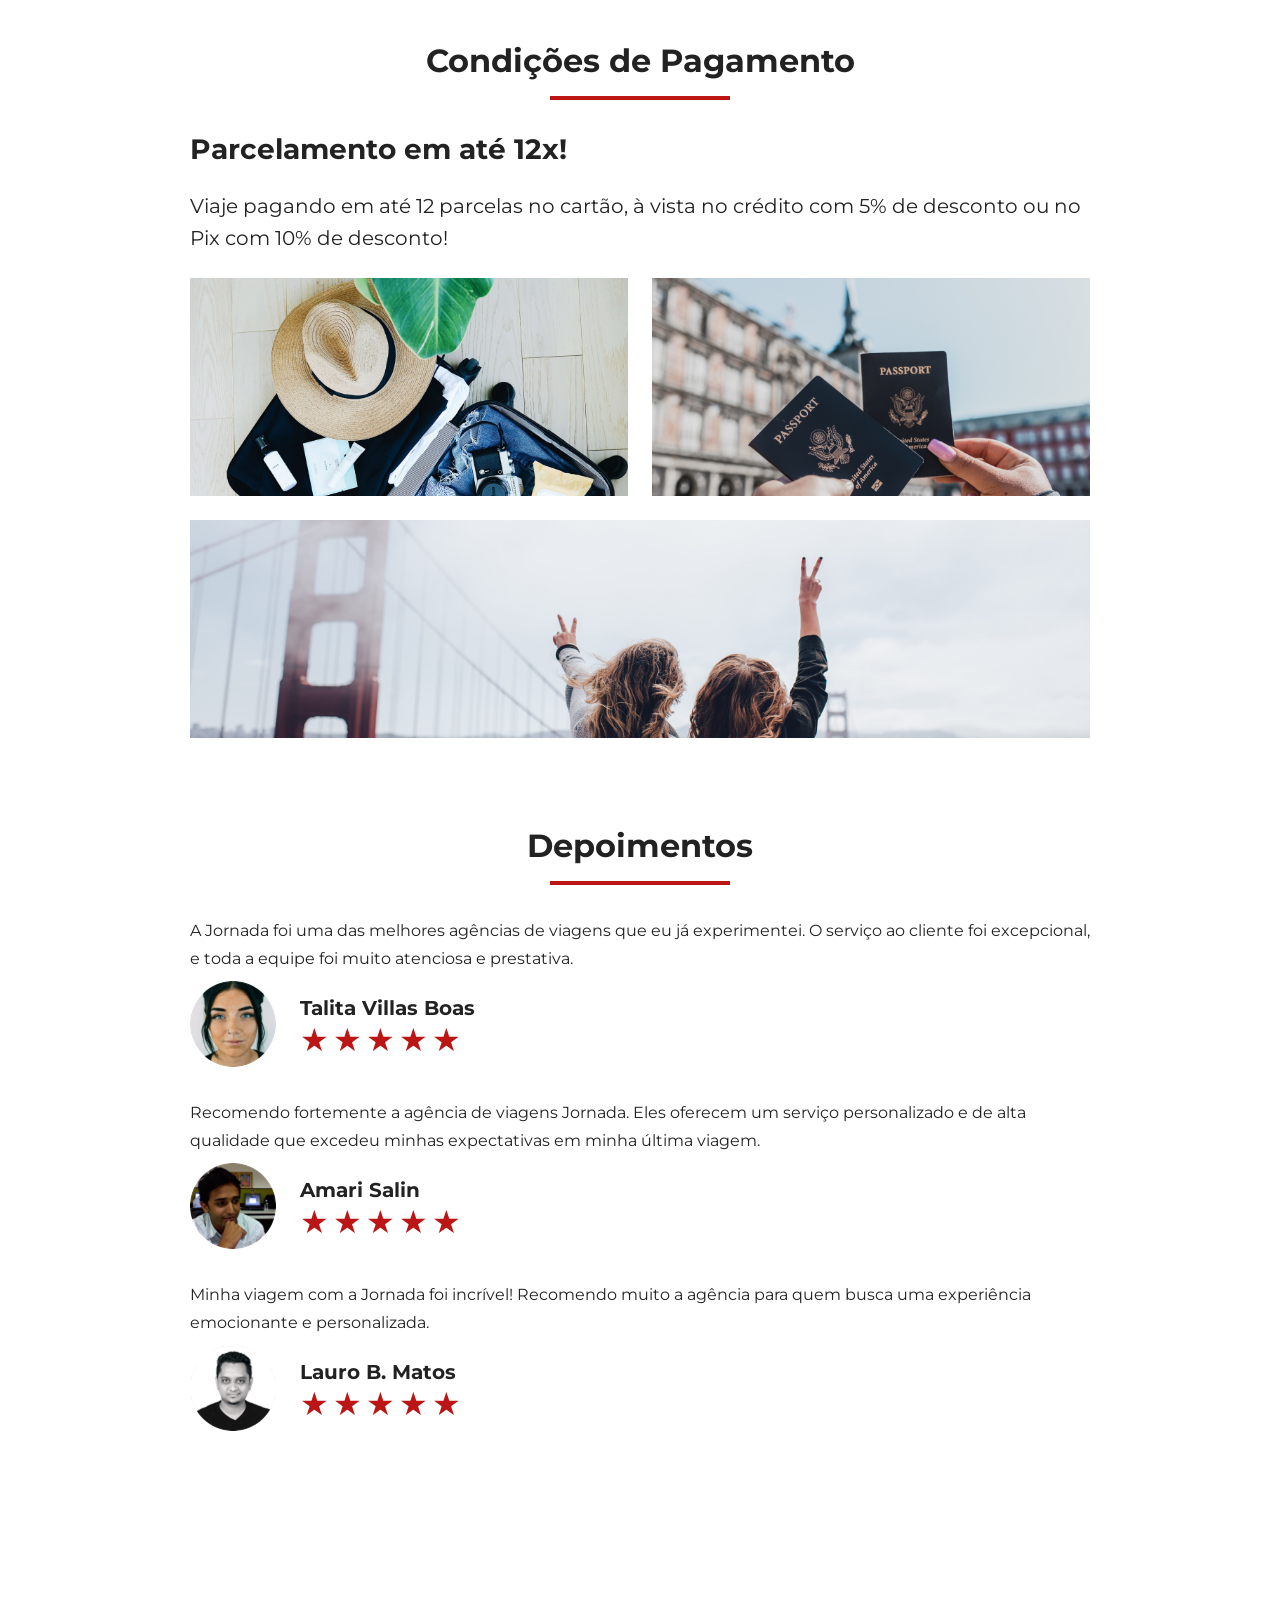
==== commit 4905ca28: "feat: add footer image" ====
--- a/index.html
+++ b/index.html
@@ -226,5 +226,7 @@
         </article>
       </div>
     </section>
+
+    <div class="footer-img"></div>
   </body>
 </html>
--- a/css/style.css
+++ b/css/style.css
@@ -5,3 +5,5 @@
 @import url(search.css);
 @import url(destinations.css);
 @import url(payments.css);
+@import url(testimonials.css);
+@import url(footer.css);
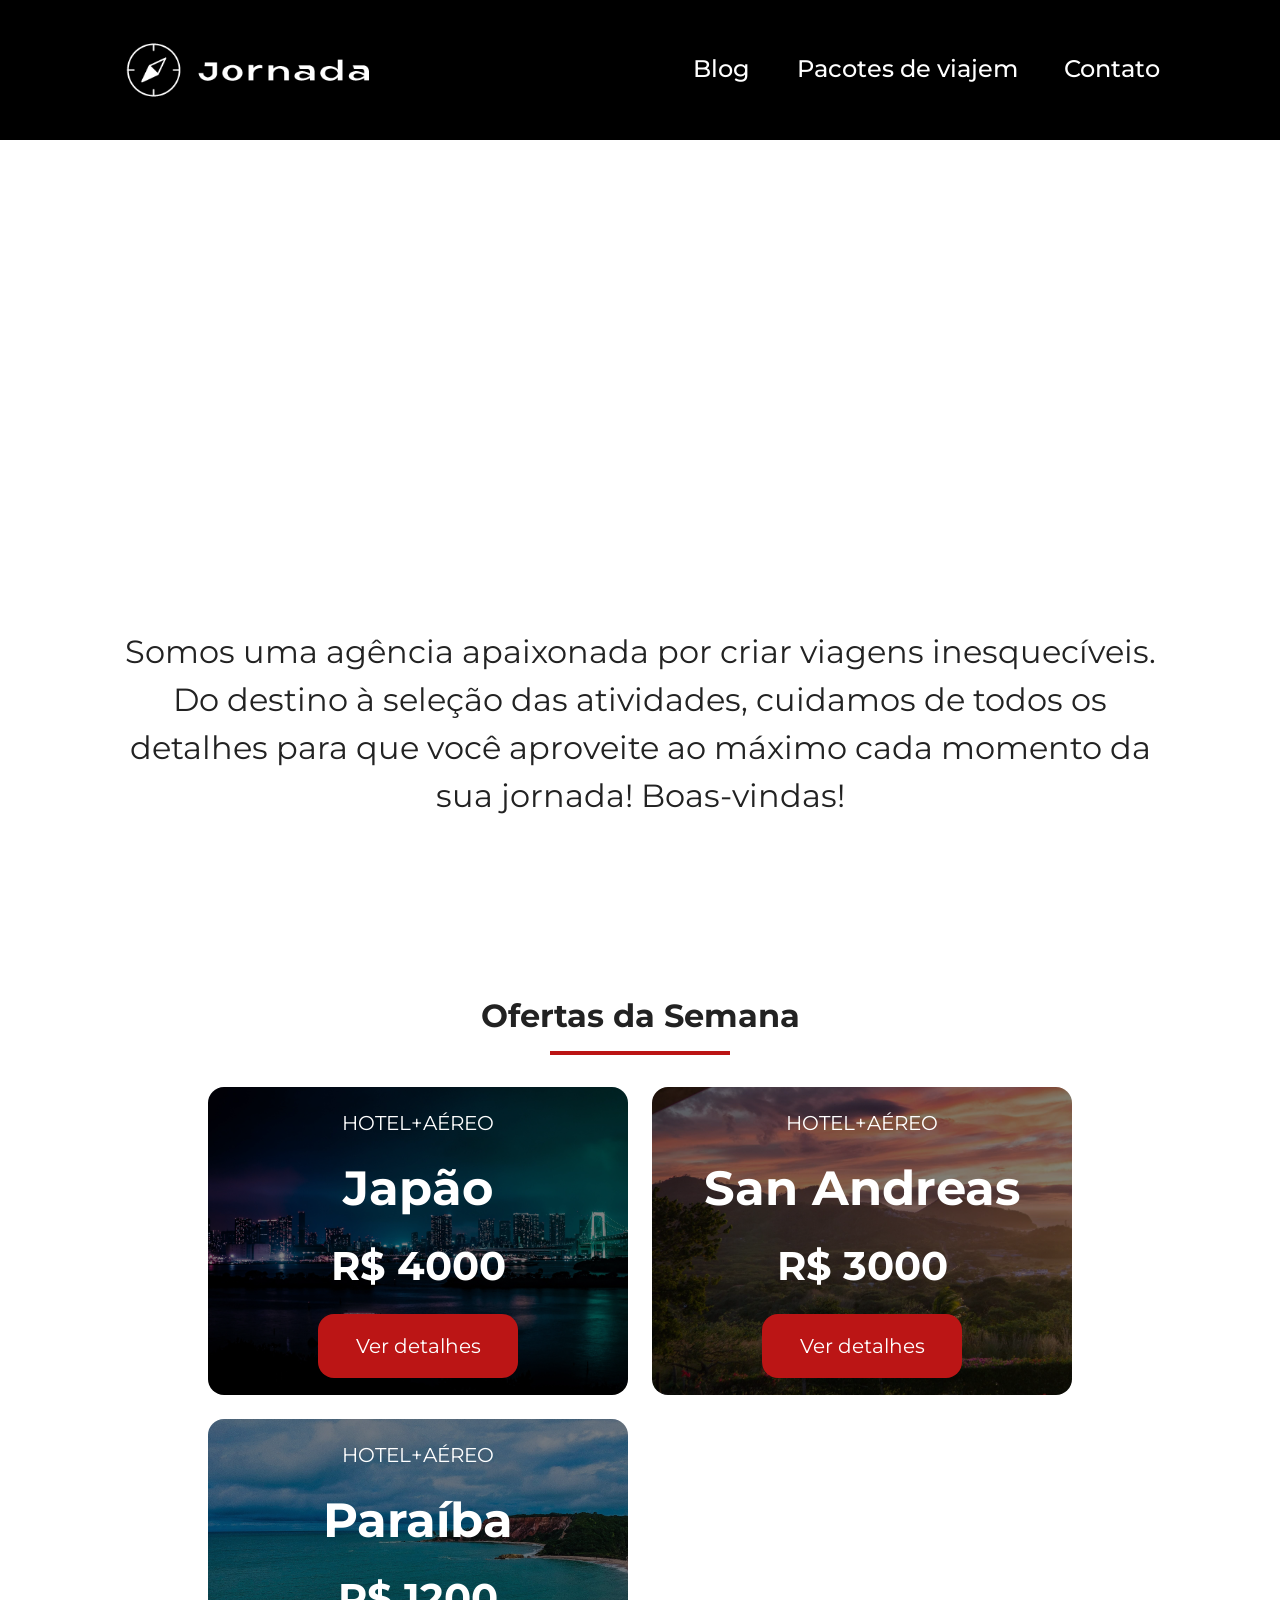
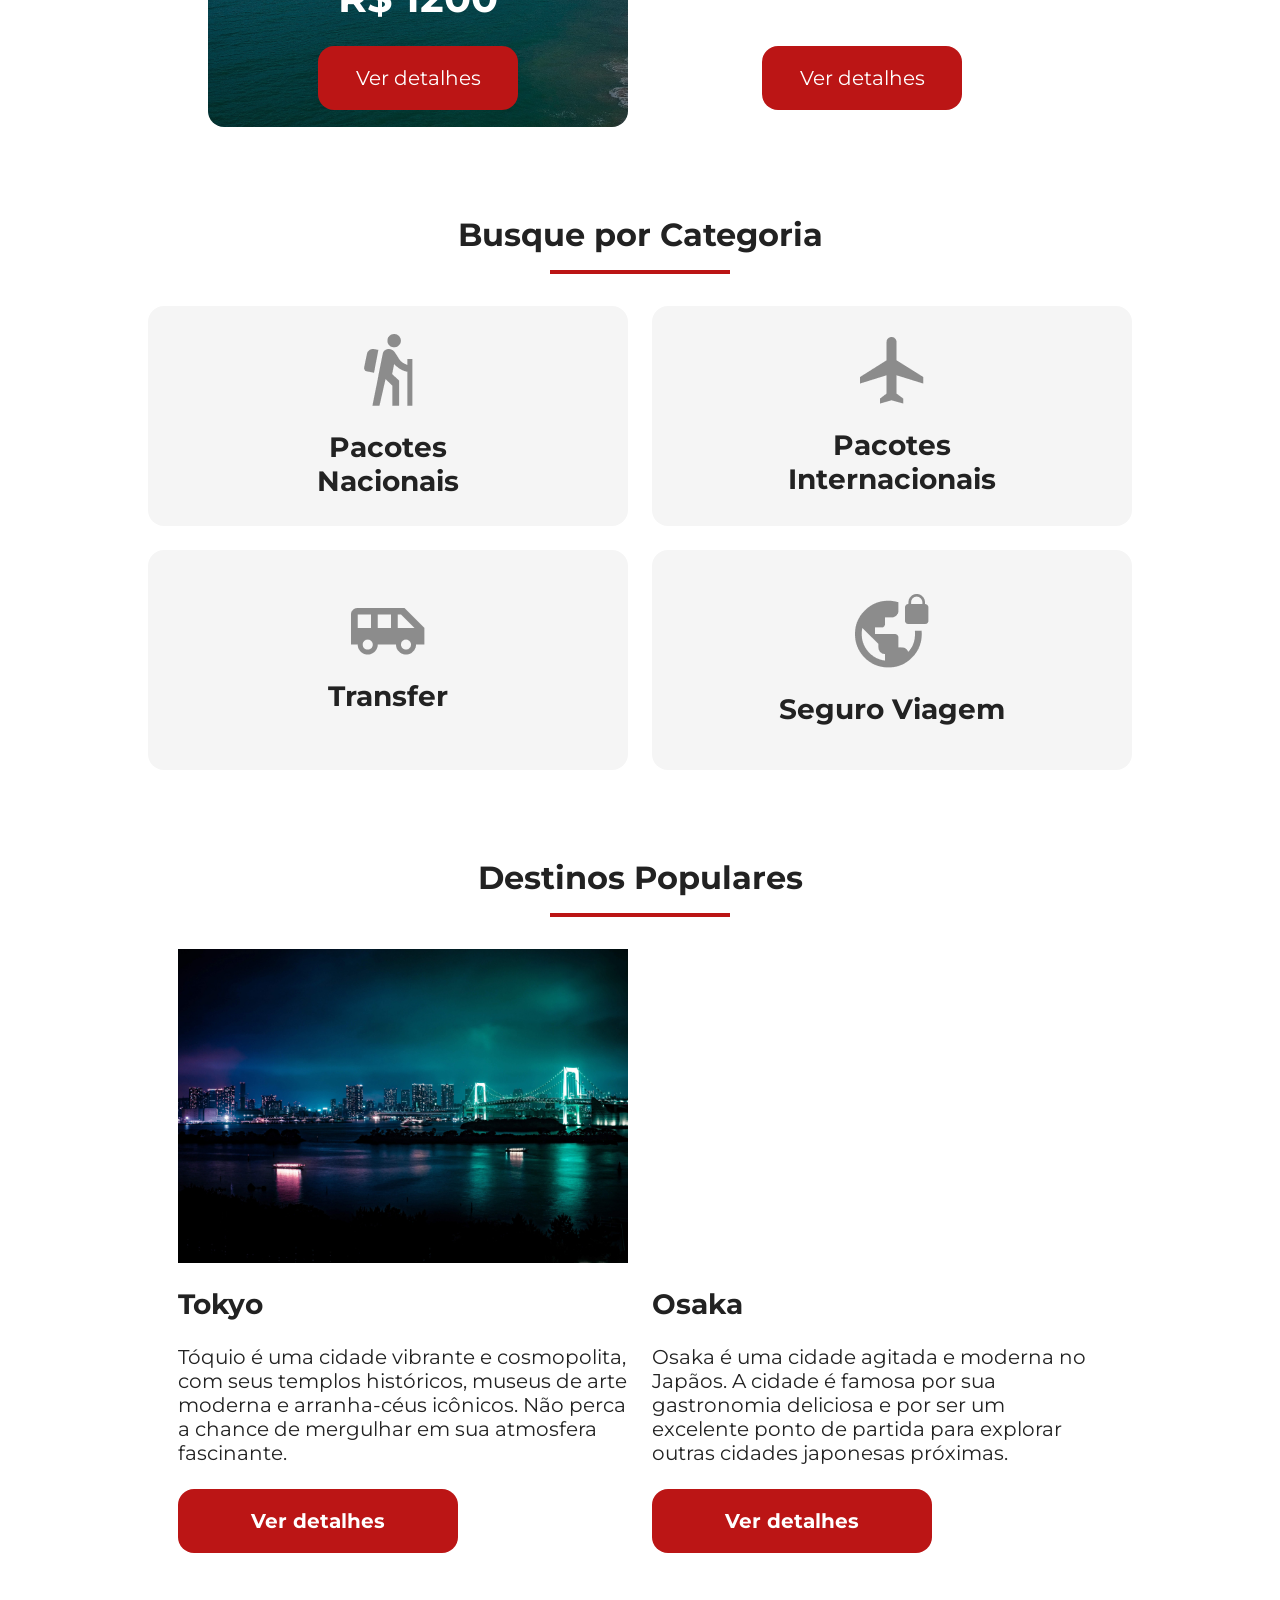
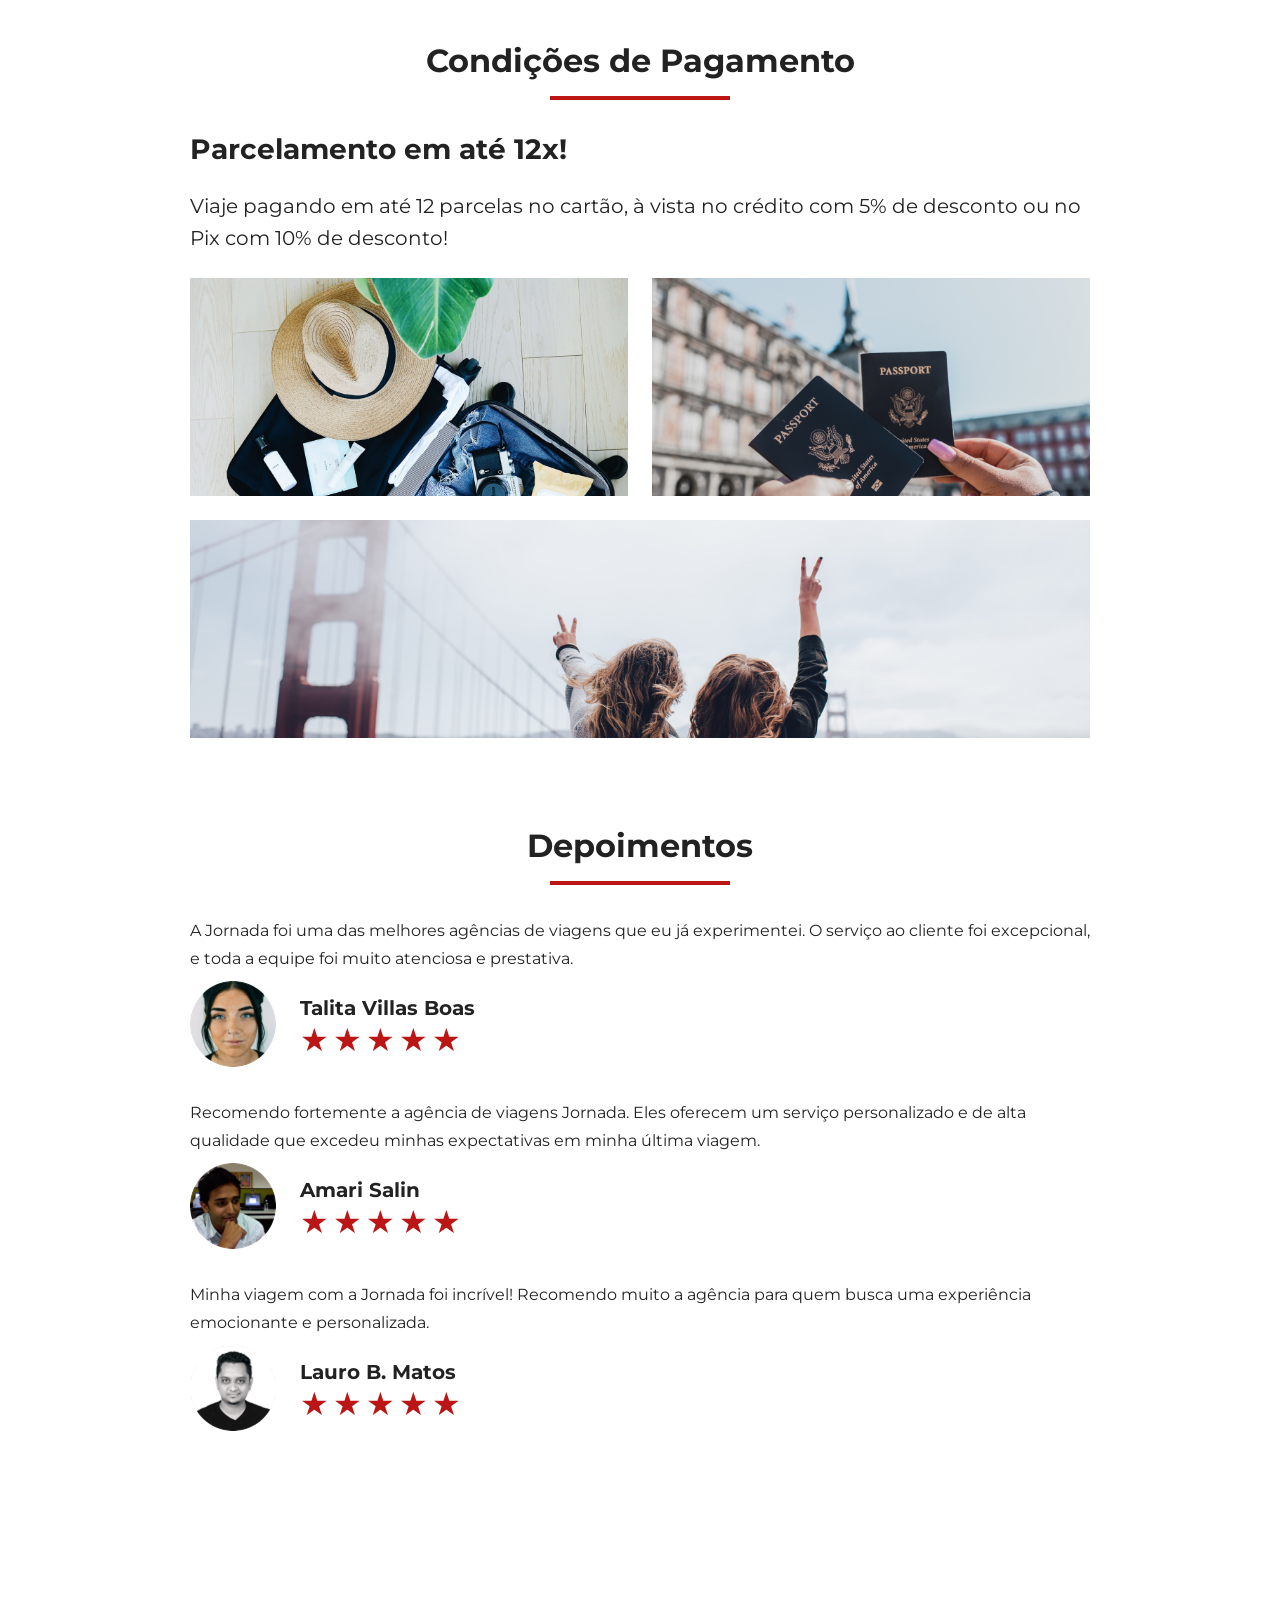
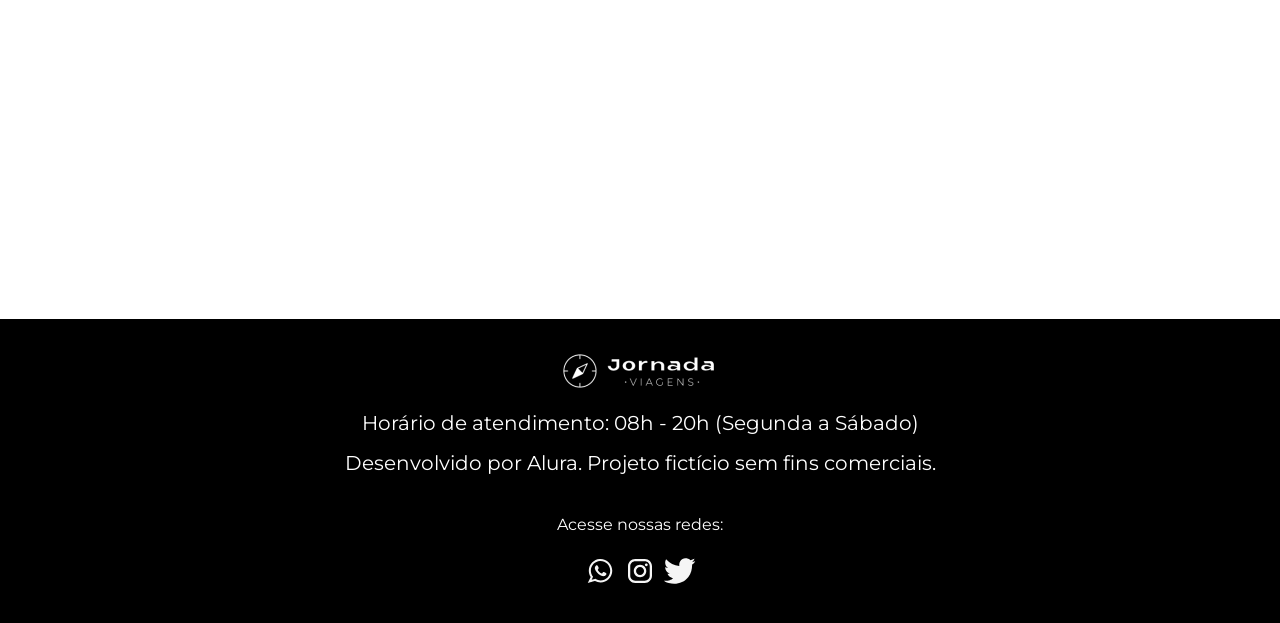
==== commit 60ccf3b3: "feat: create footer" ====
--- a/index.html
+++ b/index.html
@@ -228,5 +228,25 @@
     </section>
 
     <div class="footer-img"></div>
+    <footer class="main-footer">
+      <div class="footer-content">
+        <img src="img/logo-footer.png" alt="Logo da Jornada Viagens">
+
+        <div>
+          <p>Horário de atendimento: 08h - 20h (Segunda a Sábado)</p>
+          <p>Desenvolvido por Alura. Projeto fictício sem fins comerciais.</p>
+        </div>
+      </div>
+
+      <div class="footer-social-links">
+        <p>Acesse nossas redes:</p>
+
+        <div>
+          <a href="https://www.whatsApp.com/jornadaviagens" target="_blank" rel="noopener noreferrer"><img src="img/whatsapp-icon.svg" alt="WhatsApp"></a>
+          <a href="https://www.instagram.com/jornadaviagens" target="_blank" rel="noopener noreferrer"><img src="img/instagram-icon.svg" alt="Instagram"></a>
+          <a href="https://www.twitter.com/jornadaviagens" target="_blank" rel="noopener noreferrer"><img src="img/X-icon.svg" alt="Twitter"></a>
+        </div>
+      </div>
+    </footer>
   </body>
 </html>
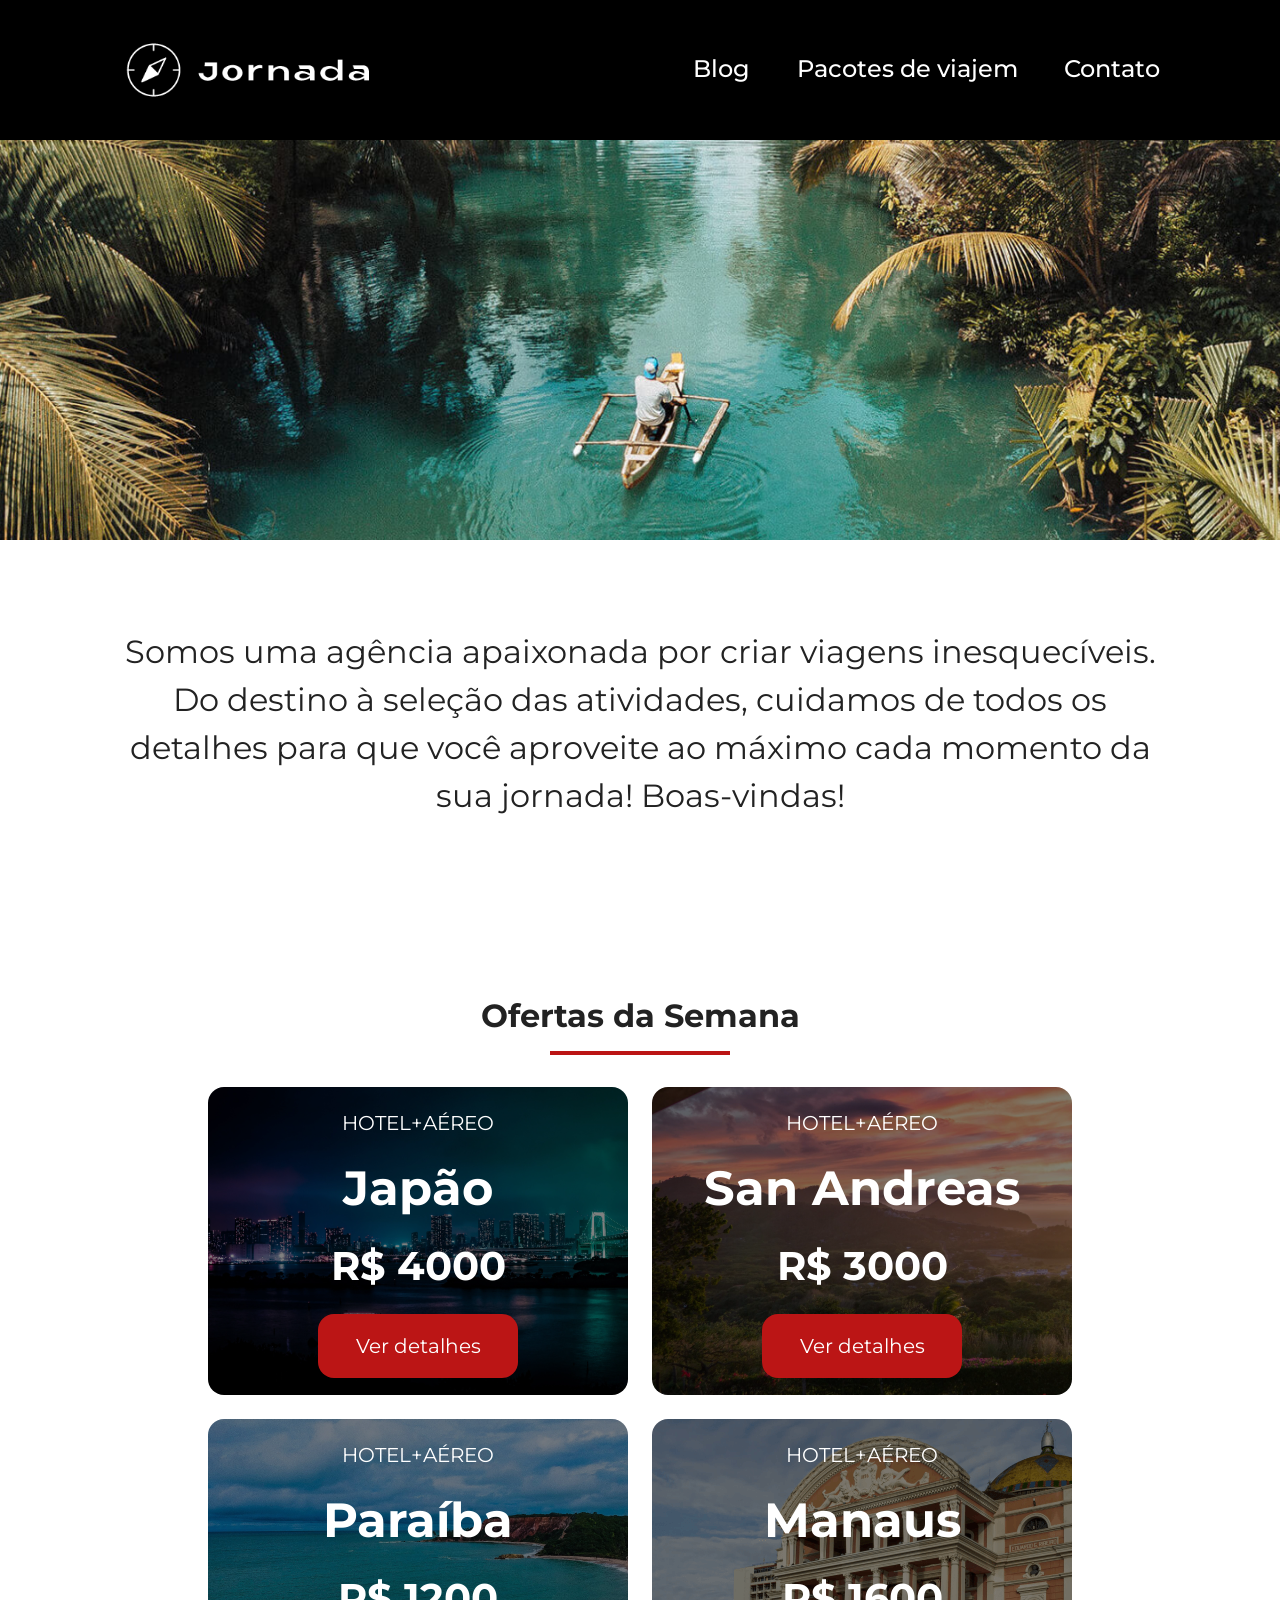
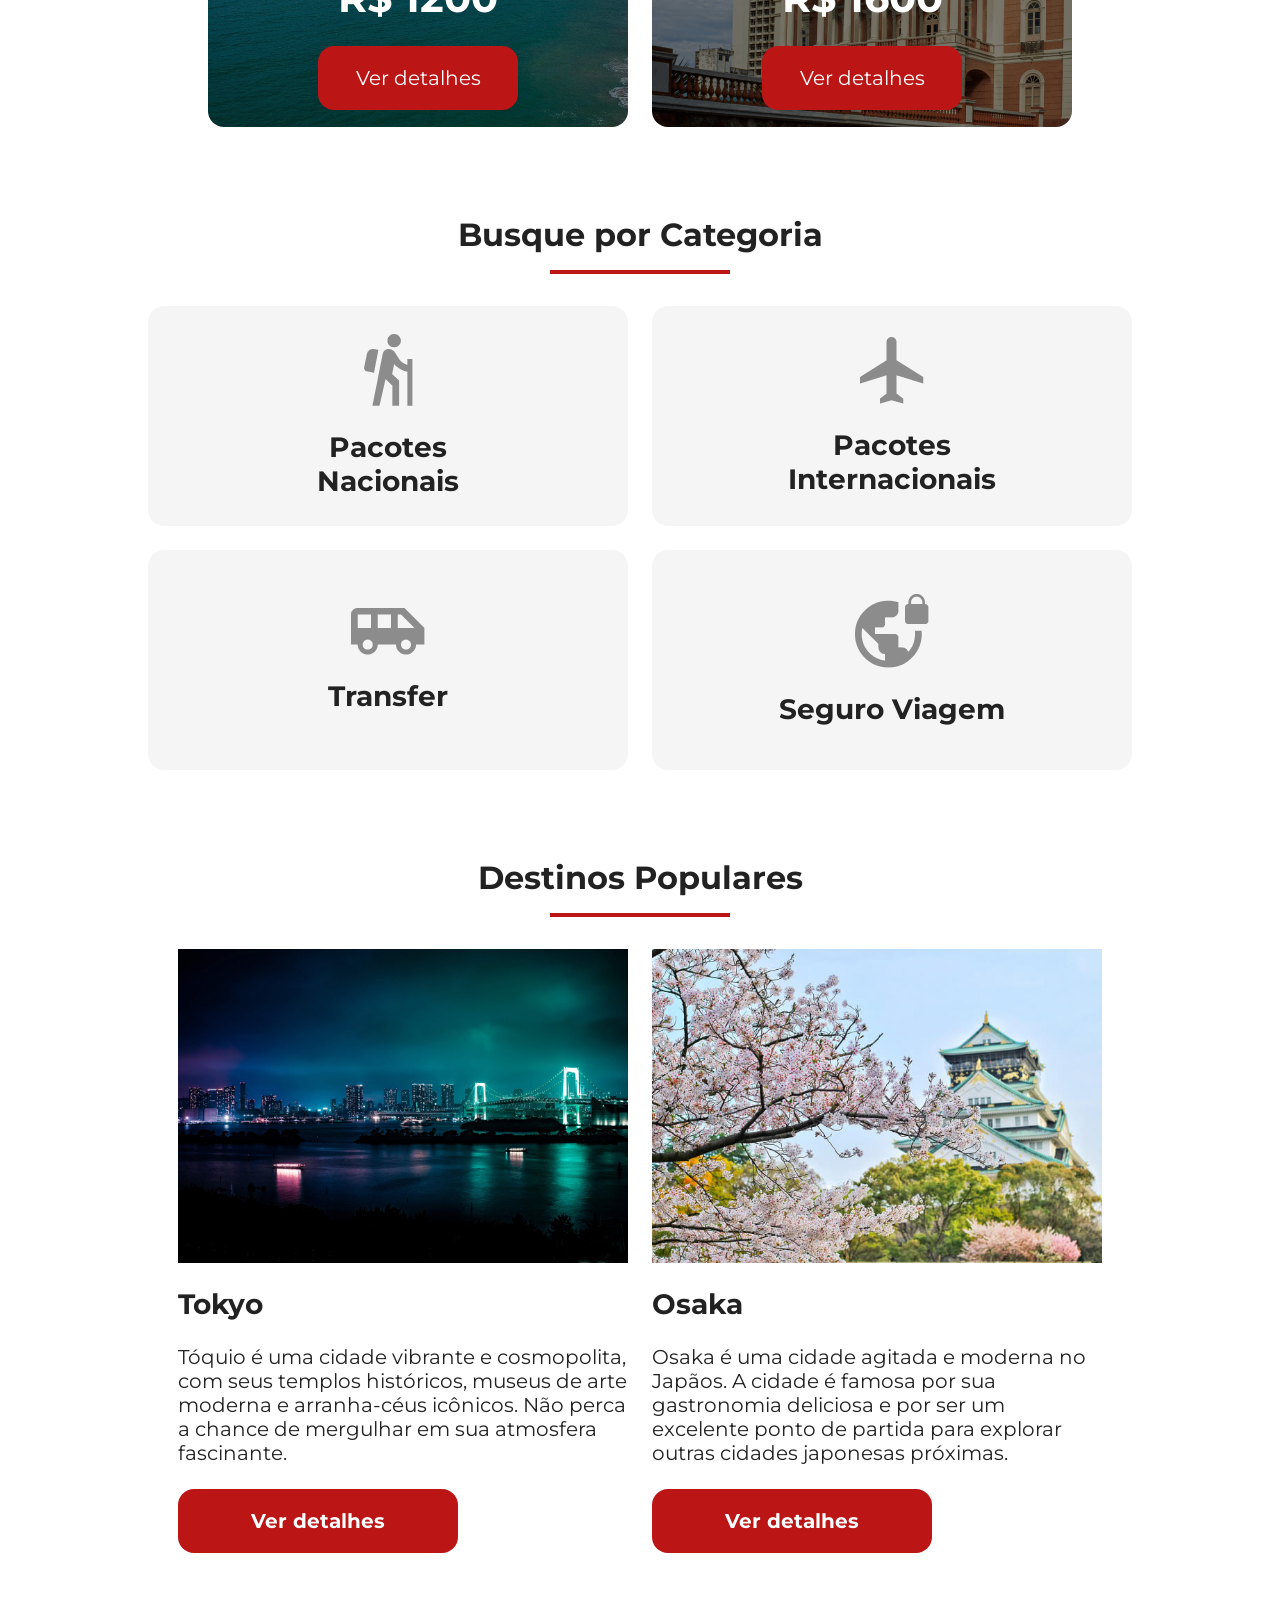
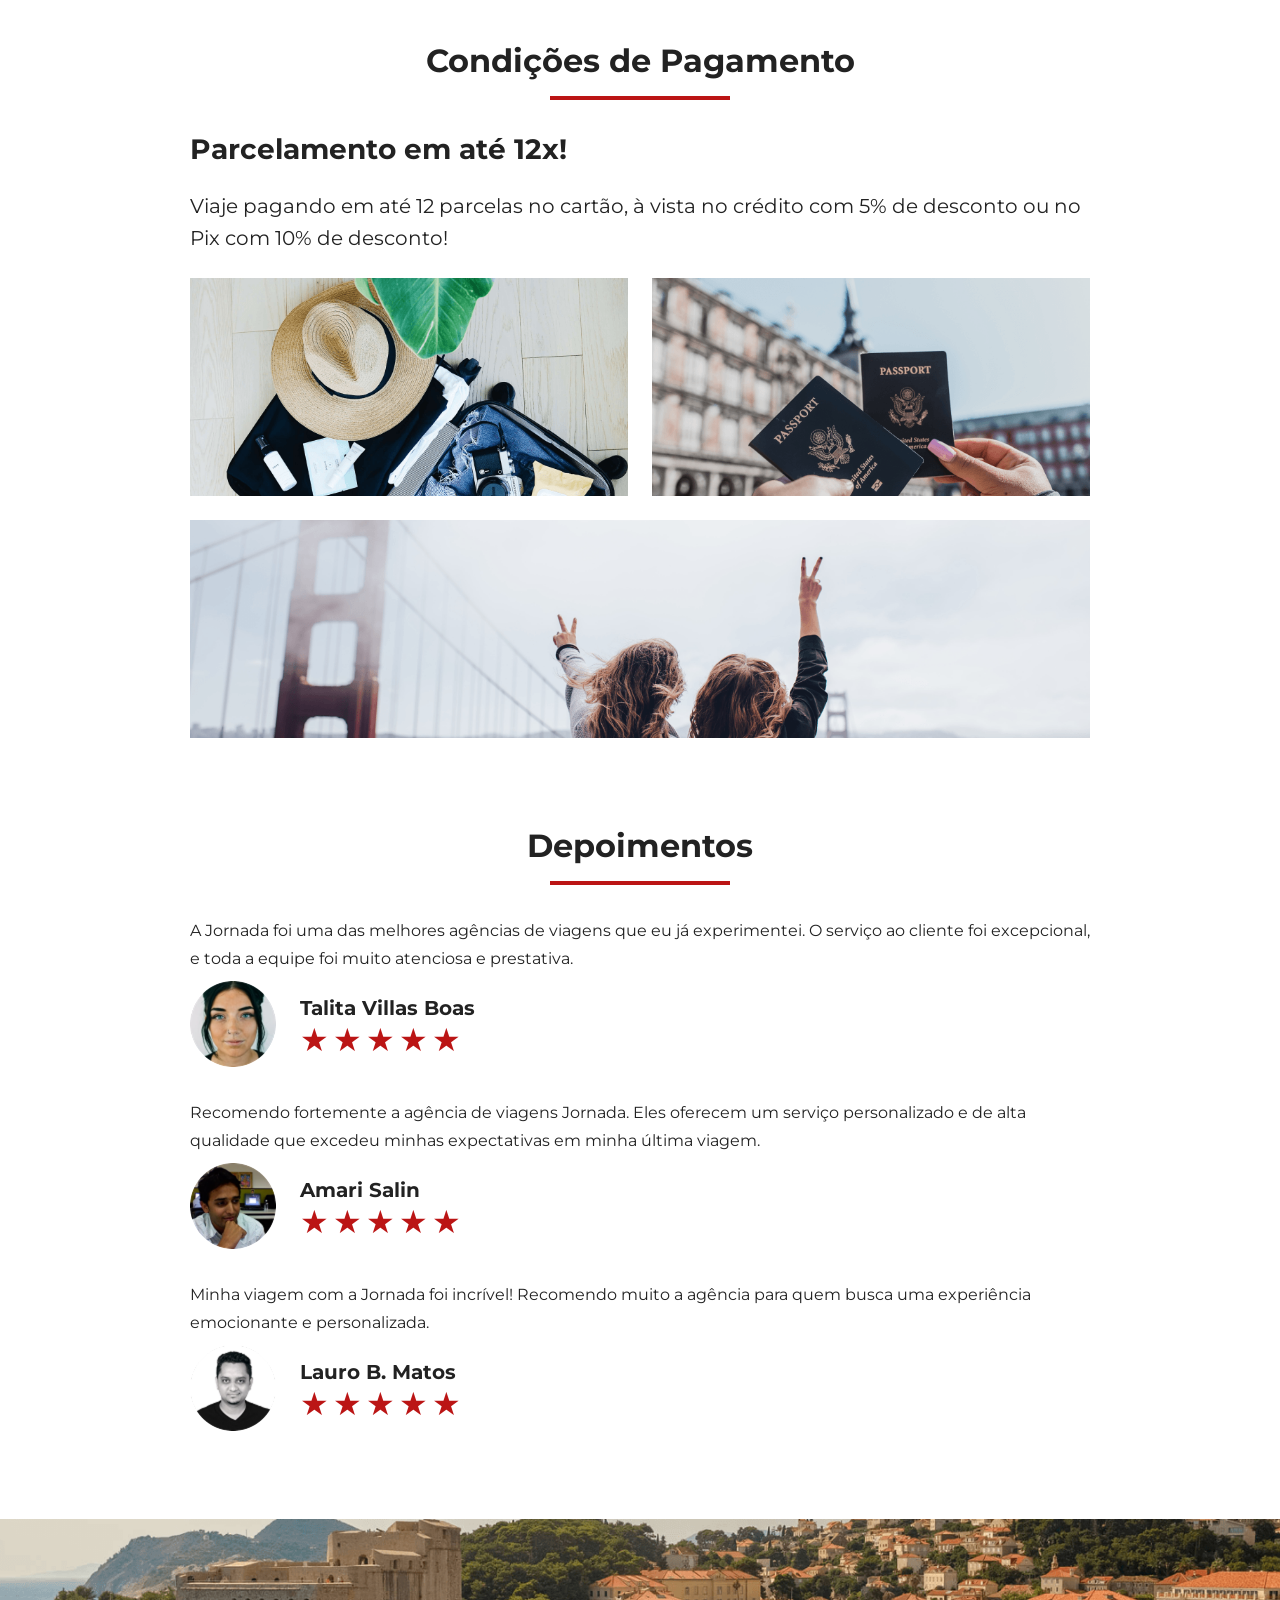
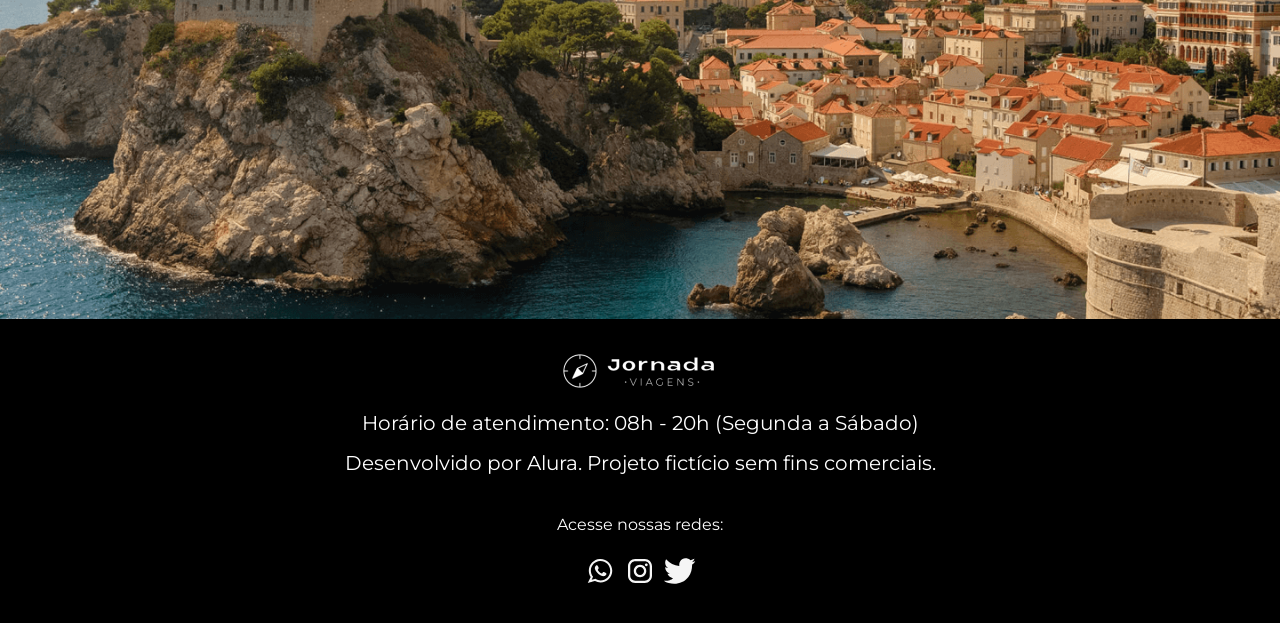
==== commit de1cdaf7: "feat: add Open Graph meta tags" ====
--- a/index.html
+++ b/index.html
@@ -3,6 +3,12 @@
   <head>
     <meta charset="UTF-8" />
     <meta name="viewport" content="width=device-width, initial-scale=1.0" />
+    <meta name="description" content="Jornada Viagens é uma agência de viagens que oferece pacotes nacionais e internacionais, transfer e seguro viagem. Descubra destinos incríveis e aproveite condições especiais de pagamento." />
+    <meta name="og:title" content="Jornada Viagens">
+    <meta name="og:description" content="Jornada Viagens é uma agência de viagens que oferece pacotes nacionais e internacionais, transfer e seguro viagem. Descubra destinos incríveis e aproveite condições especiais de pagamento.">
+    <meta name="og:image" content="https://marcoslucas28.github.io/jornada-viagens/img/logo-footer.png">
+    <meta name="og:type" content="website">
+    <meta name="og:url" content="https://marcoslucas28.github.io/jornada-viagens/">
     <link rel="stylesheet" href="css/style.css" />
     <link rel="shortcut icon" href="favicon.png" type="image/png">
     <title>Jornada Viagens</title>
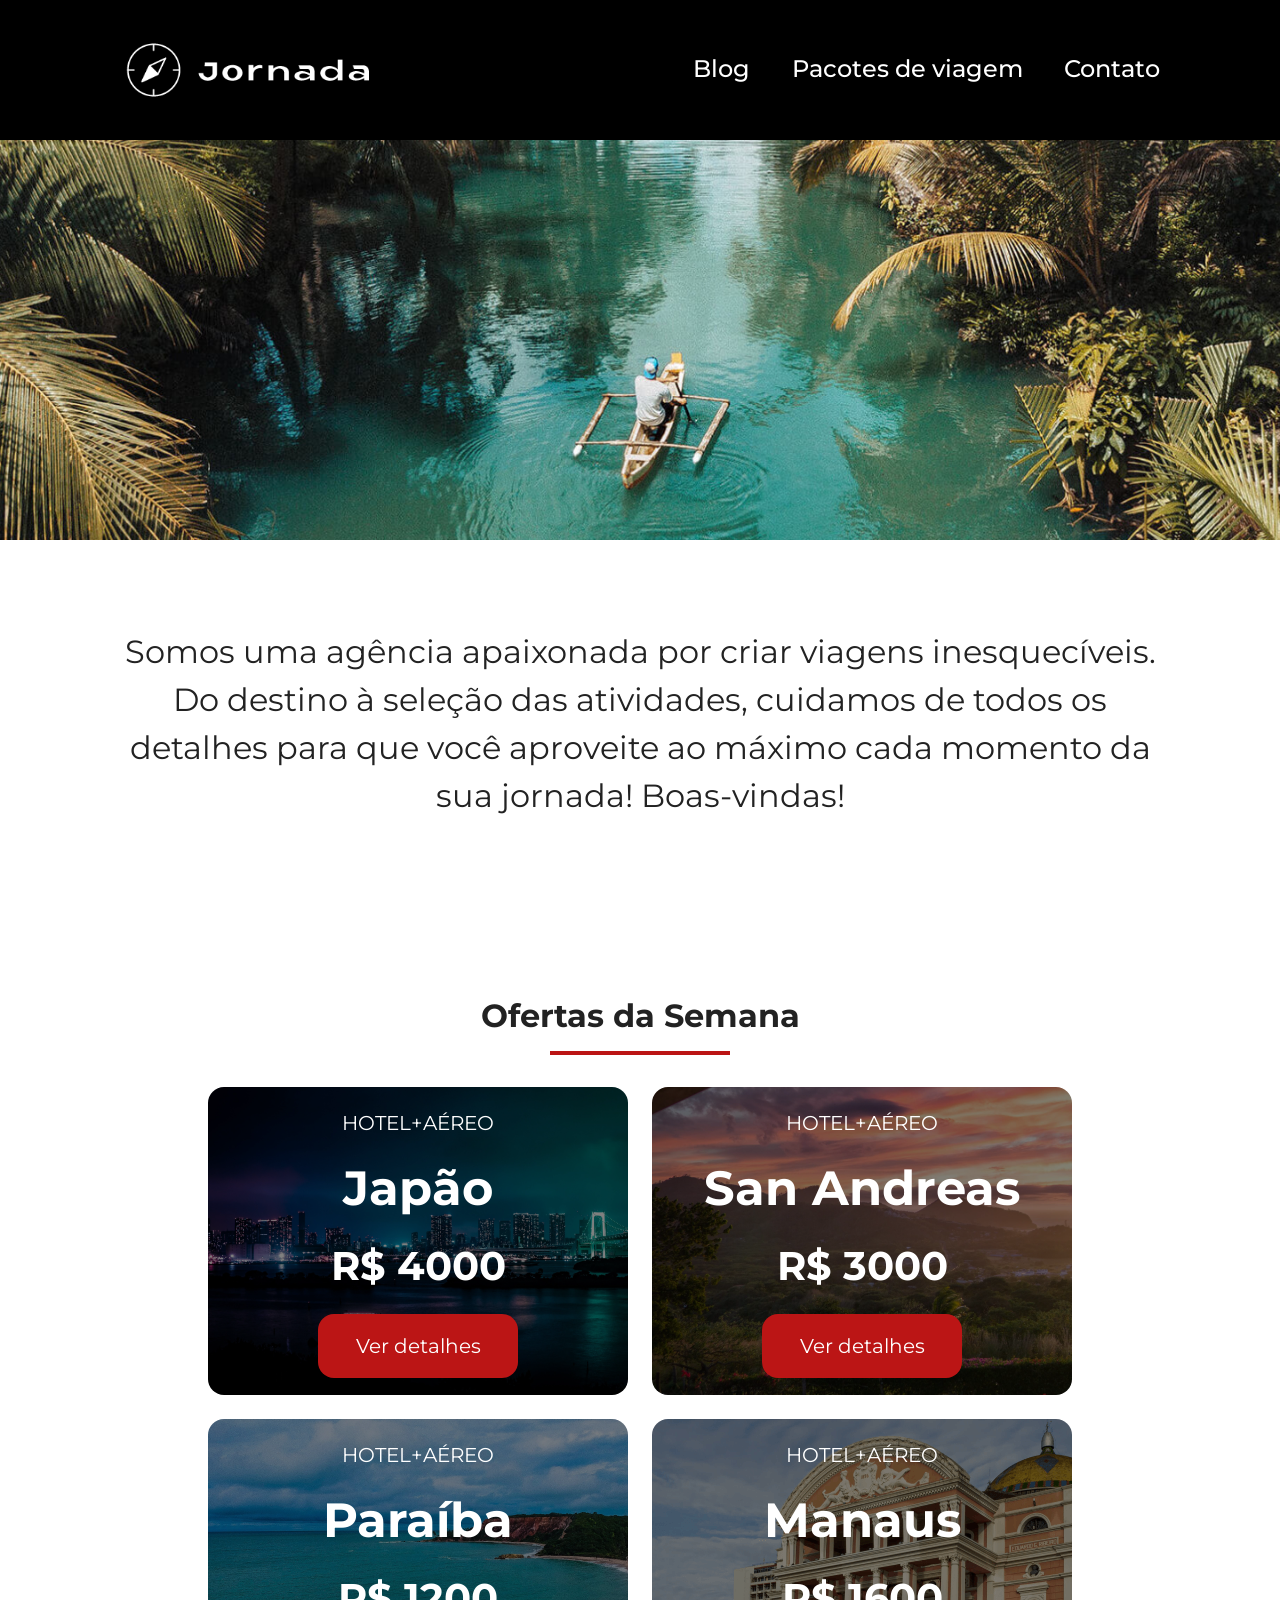
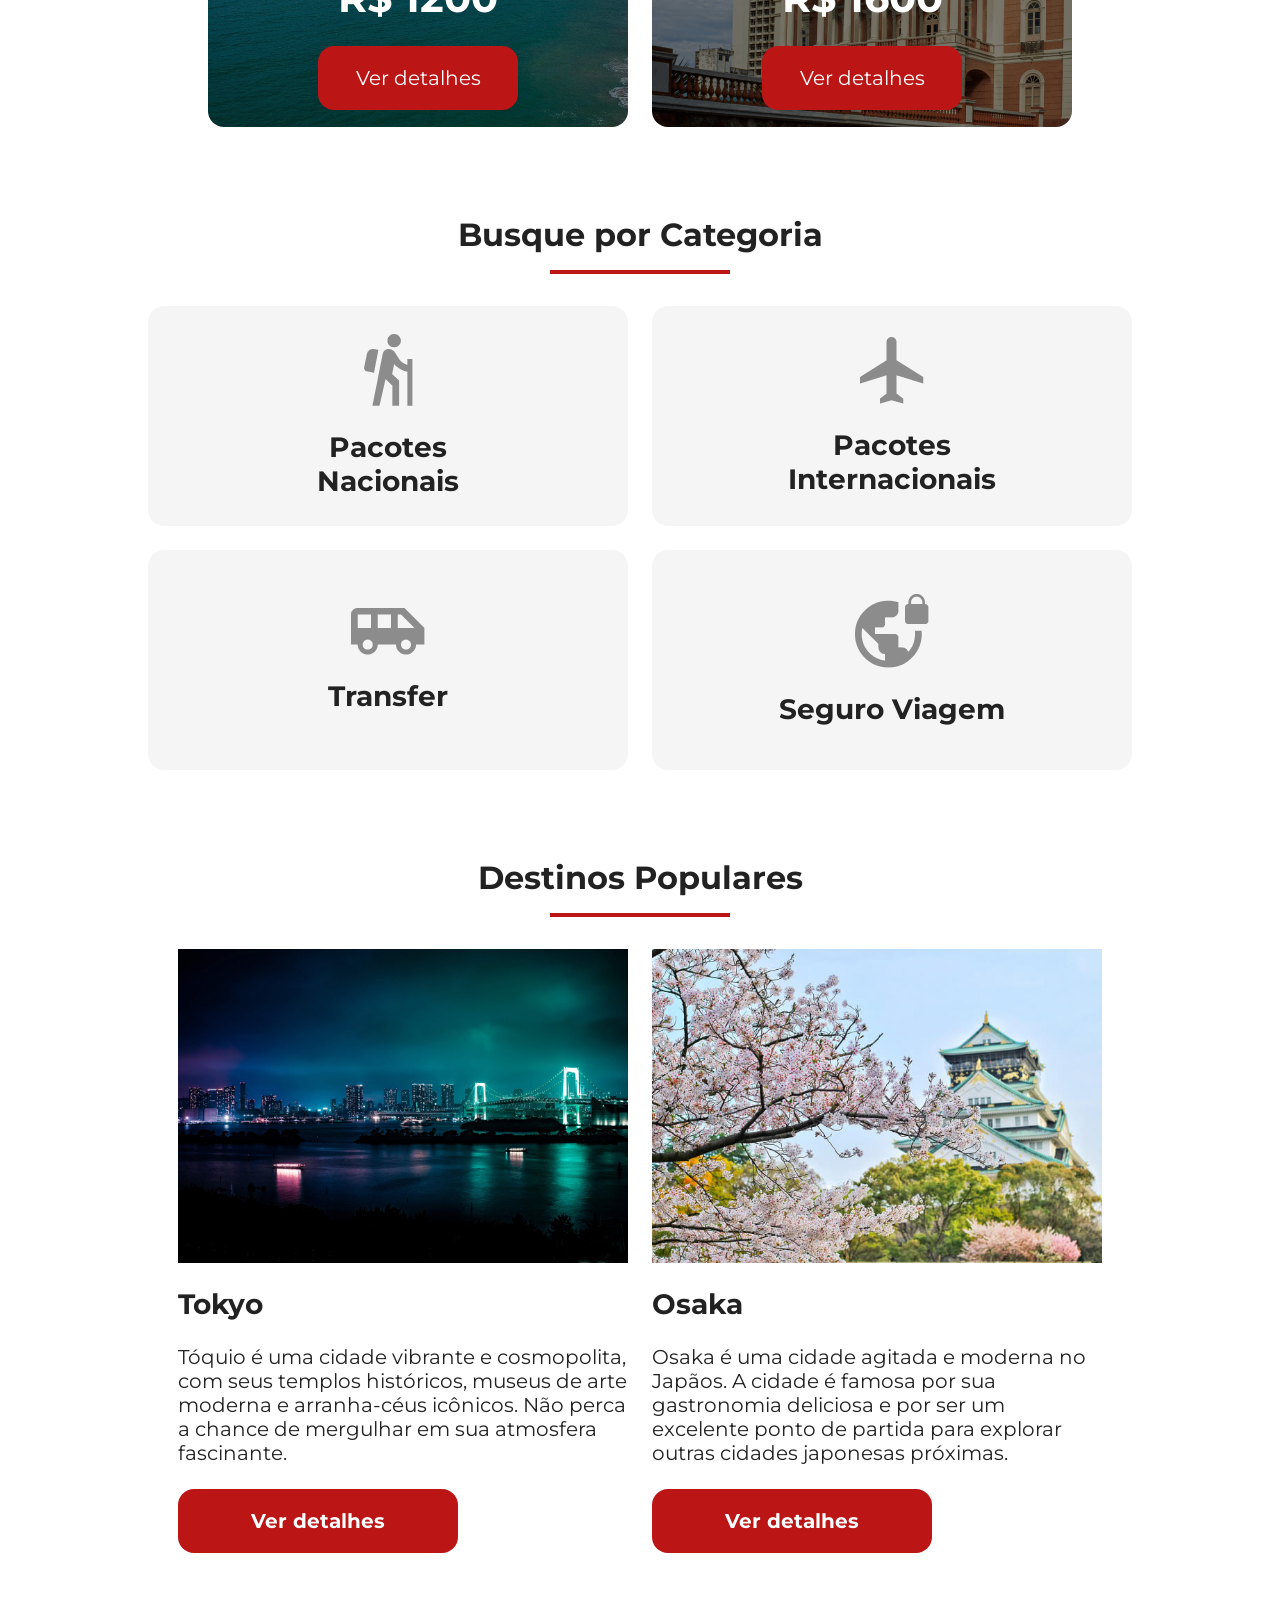
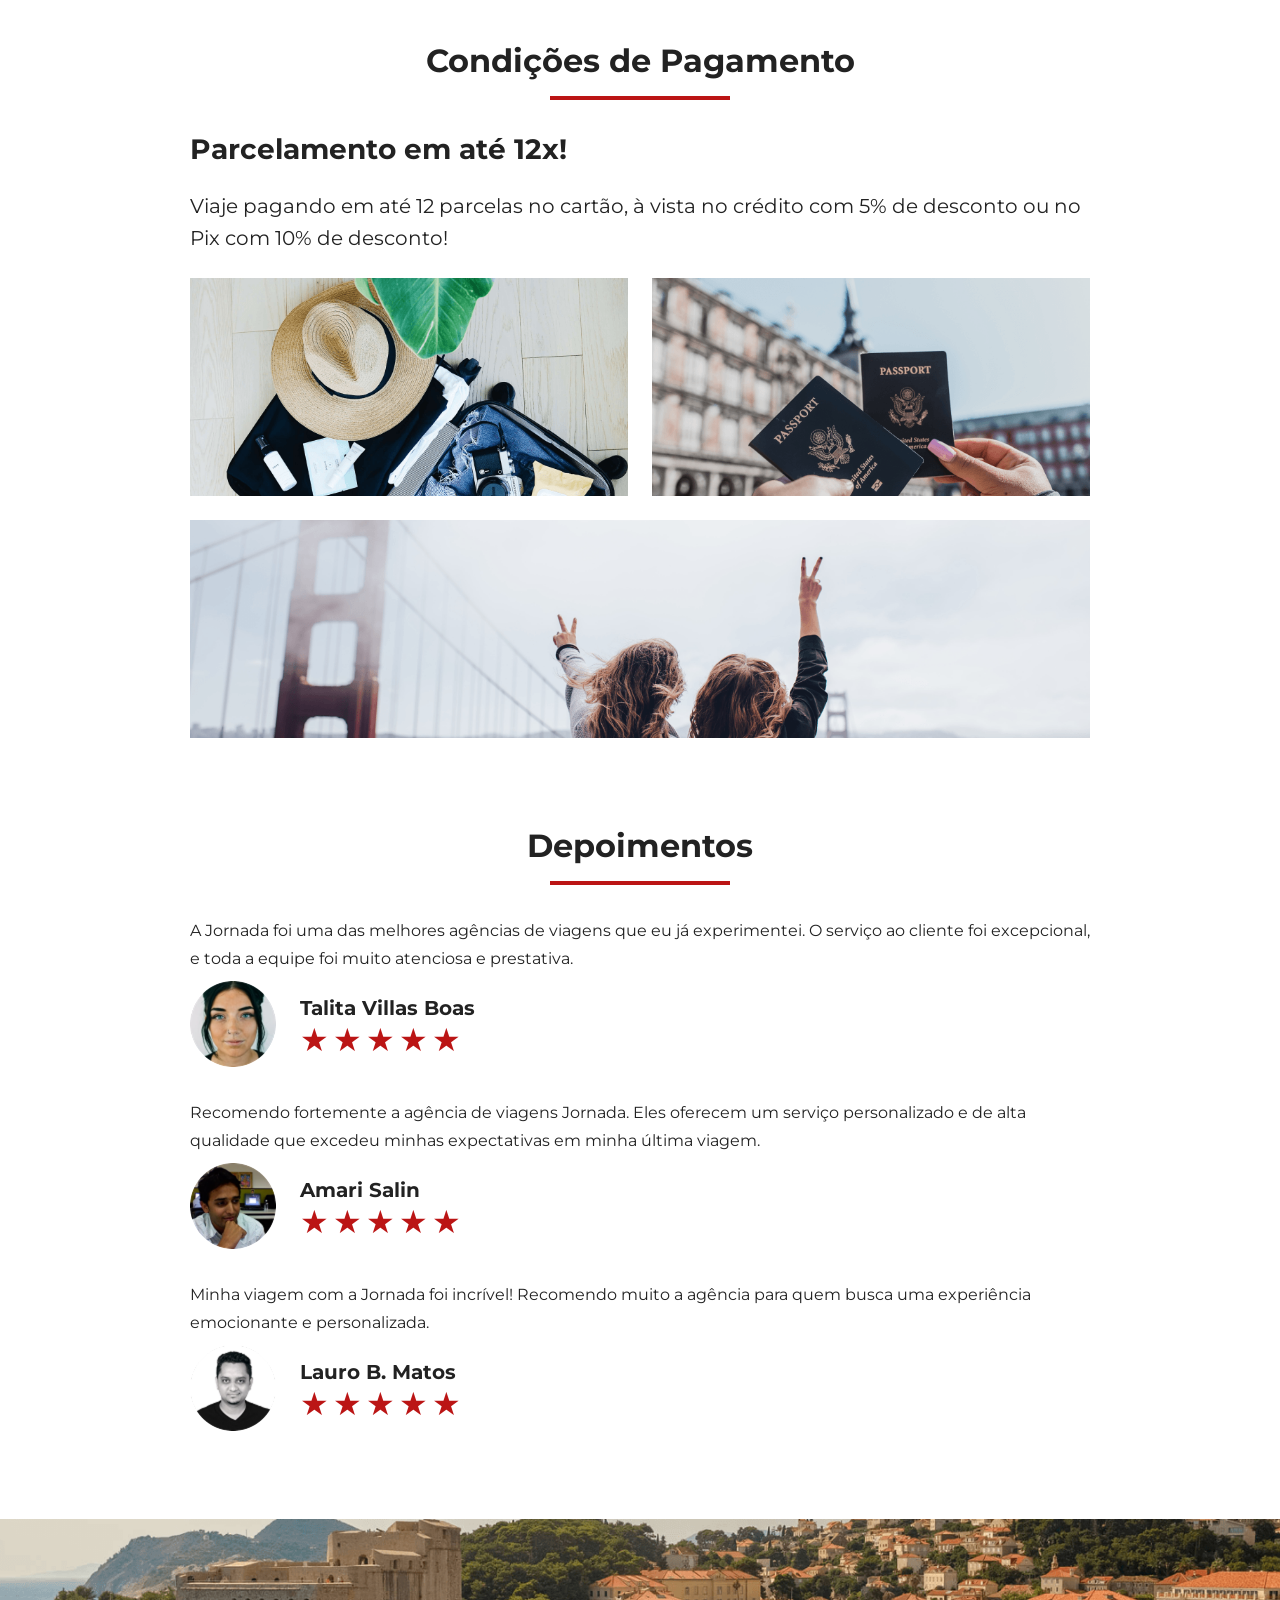
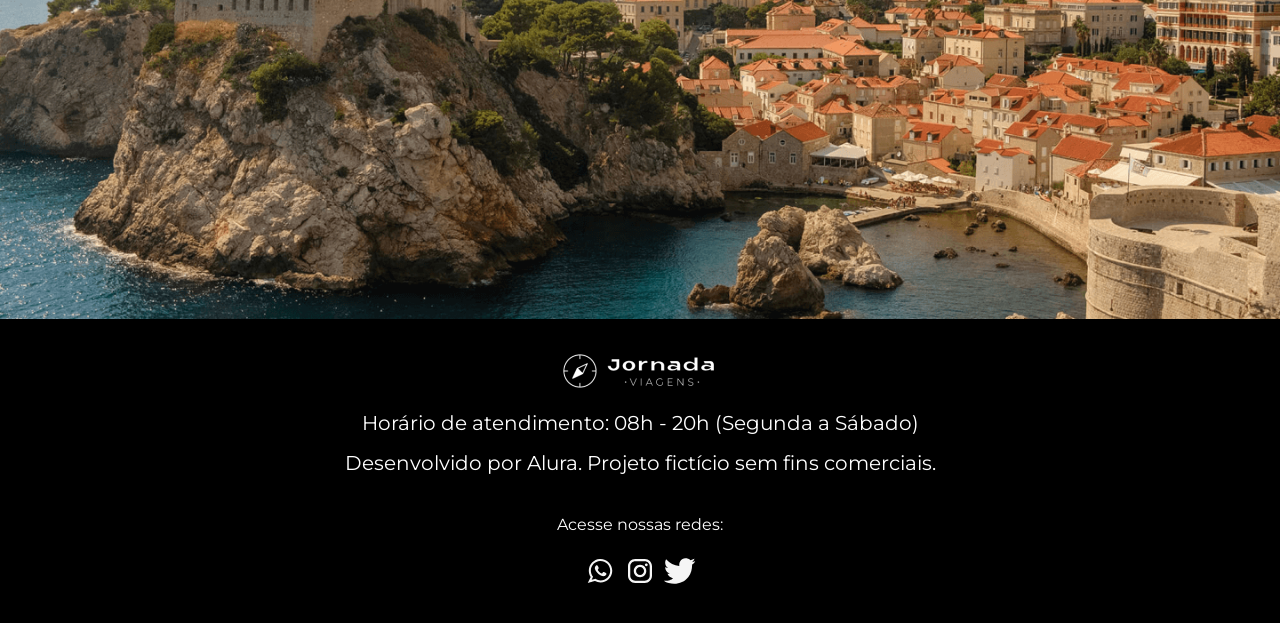
==== commit 214c4ca3: "feat: highlight active pacotes page in navigation" ====
--- a/index.html
+++ b/index.html
@@ -28,7 +28,7 @@
         <nav>
           <ul class="list-links">
             <li><a href="blog.html" target="_blank" title="Acessar blog">Blog</a></li>
-            <li><a href="pacotes.html" target="_blank" title="Acessar pacotes de viajem">Pacotes de viajem</a></li>
+            <li><a href="pacotes.html" target="_blank" title="Acessar pacotes de viajem">Pacotes de viagem</a></li>
             <li><a href="contato.html" target="_blank" title="Acessar contato">Contato</a></li>
           </ul>
         </nav>
